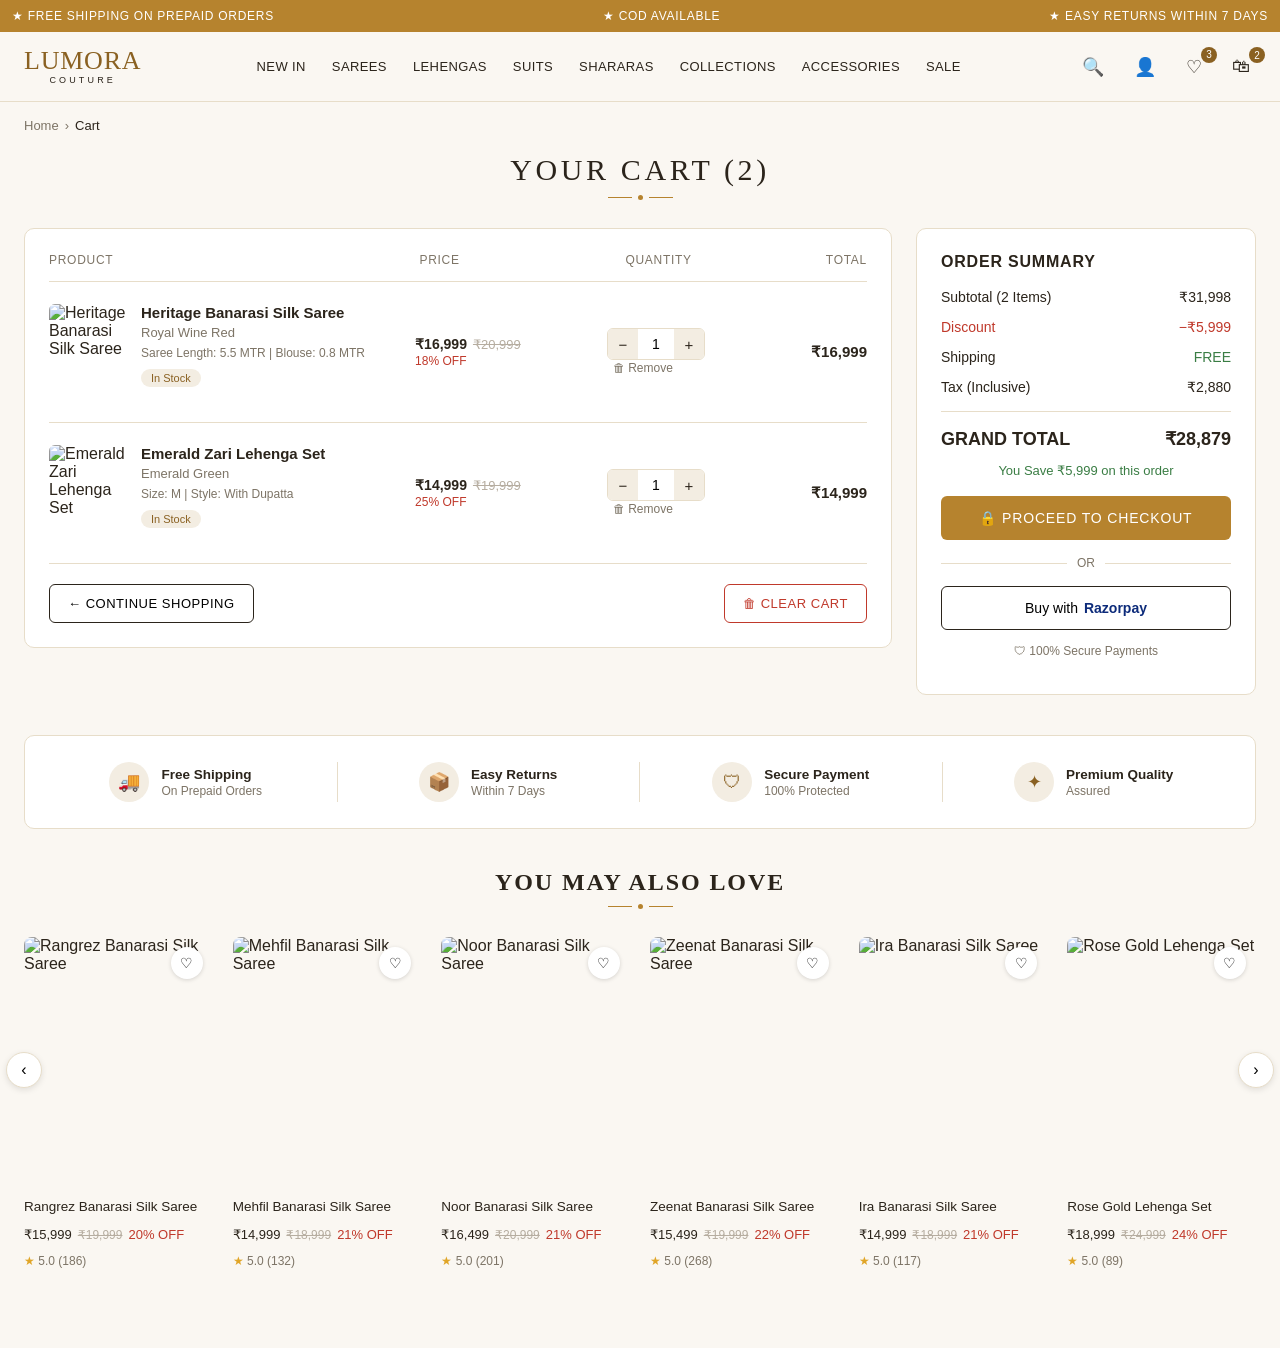
==== cart.html @ d901783d "Latest Update" ====
<!DOCTYPE html>
<html lang="en">
<head>
<meta charset="UTF-8">
<meta name="viewport" content="width=device-width, initial-scale=1.0">
<title>Lumora Couture — Your Cart</title>
<style>
  :root{
    --gold:#b6832e;
    --gold-dark:#8a6122;
    --cream:#faf7f2;
    --cream-2:#f3ede2;
    --ink:#2b241b;
    --muted:#7d7466;
    --line:#e7ddc9;
    --red:#c0392b;
    --green:#3a7d44;
    --radius:10px;
    --maxw:1440px;
  }
  *{box-sizing:border-box;}
  html,body{margin:0;padding:0;overflow-x:hidden;width:100%;}
  body{
    font-family:'Segoe UI',Arial,sans-serif;
    color:var(--ink);
    background:var(--cream);
    -webkit-text-size-adjust:100%;
  }
  img{max-width:100%;display:block;}
  a{text-decoration:none;color:inherit;}
  button{font-family:inherit;cursor:pointer;}

  .announce-bar{
    background:var(--gold);
    color:#fff;
    font-size:12px;
    letter-spacing:.06em;
    padding:9px 12px;
  }
  .announce-track{
    display:flex;
    justify-content:space-between;
    max-width:var(--maxw);
    margin:0 auto;
    flex-wrap:wrap;
    gap:6px 20px;
    text-align:center;
  }
  .announce-track span{white-space:nowrap;}

  header.site-header{
    background:var(--cream);
    border-bottom:1px solid var(--line);
    position:sticky;
    top:0;
    z-index:20;
  }
  .header-inner{
    max-width:var(--maxw);
    margin:0 auto;
    display:flex;
    align-items:center;
    justify-content:space-between;
    padding:16px 24px;
    gap:16px;
  }
  .logo{
    font-family:Georgia,'Times New Roman',serif;
    font-size:26px;
    color:var(--gold-dark);
    letter-spacing:.03em;
    line-height:1;
  }
  .logo small{
    display:block;
    font-family:Arial,sans-serif;
    font-size:9px;
    letter-spacing:.35em;
    color:var(--ink);
    text-align:center;
    margin-top:2px;
  }
  nav.main-nav{
    display:flex;
    gap:26px;
    font-size:13px;
    letter-spacing:.03em;
    flex-wrap:wrap;
  }
  .header-icons{
    display:flex;
    align-items:center;
    gap:18px;
    flex-shrink:0;
  }
  .icon-btn{
    position:relative;
    font-size:18px;
    background:none;
    border:none;
    color:var(--ink);
  }
  .badge{
    position:absolute;
    top:-8px;
    right:-9px;
    background:var(--gold-dark);
    color:#fff;
    font-size:10px;
    width:16px;height:16px;
    border-radius:50%;
    display:flex;
    align-items:center;
    justify-content:center;
  }
  .hamburger{display:none;background:none;border:none;font-size:22px;color:var(--ink);}

  .breadcrumb{
    max-width:var(--maxw);
    margin:0 auto;
    padding:16px 24px 0;
    font-size:13px;
    color:var(--muted);
  }
  .breadcrumb a{color:var(--muted);}
  .breadcrumb .sep{margin:0 6px;}
  .breadcrumb .current{color:var(--ink);}

  h1.page-title{
    text-align:center;
    font-family:Georgia,'Times New Roman',serif;
    font-weight:400;
    letter-spacing:.12em;
    font-size:30px;
    margin:20px 0 8px;
  }
  .title-divider{
    display:flex;
    justify-content:center;
    align-items:center;
    gap:6px;
    margin-bottom:28px;
  }
  .title-divider span{width:24px;height:1px;background:var(--gold);display:inline-block;}
  .title-divider i{width:5px;height:5px;border-radius:50%;background:var(--gold);display:inline-block;}

  .cart-layout{
    max-width:var(--maxw);
    margin:0 auto;
    padding:0 24px 40px;
    display:grid;
    grid-template-columns:1fr 340px;
    gap:24px;
    align-items:start;
  }

  .cart-panel{
    background:#fff;
    border:1px solid var(--line);
    border-radius:var(--radius);
    padding:24px;
  }
  .cart-table-head{
    display:grid;
    grid-template-columns:2.4fr 1fr 1.1fr .8fr;
    font-size:12px;
    letter-spacing:.06em;
    color:var(--muted);
    padding-bottom:14px;
    border-bottom:1px solid var(--line);
  }
  .cart-table-head span:nth-child(2){text-align:left;}
  .cart-table-head span:nth-child(3){text-align:center;}
  .cart-table-head span:nth-child(4){text-align:right;}

  .cart-item{
    display:grid;
    grid-template-columns:2.4fr 1fr 1.1fr .8fr;
    align-items:center;
    gap:12px;
    padding:22px 0;
    border-bottom:1px solid var(--line);
  }
  .cart-item:last-of-type{border-bottom:none;}

  .item-info{display:flex;gap:14px;align-items:flex-start;}
  .item-info img{
    width:78px;height:96px;object-fit:cover;border-radius:6px;flex-shrink:0;
  }
  .item-name{font-size:15px;font-weight:600;margin:0 0 4px;}
  .item-variant{font-size:13px;color:var(--muted);margin:0 0 6px;}
  .item-meta{font-size:12px;color:var(--muted);margin:0 0 8px;}
  .stock-pill{
    display:inline-block;
    font-size:11px;
    background:var(--cream-2);
    color:var(--gold-dark);
    padding:3px 10px;
    border-radius:20px;
  }

  .price-cell{font-size:14px;}
  .price-now{font-weight:600;}
  .price-old{
    color:#b6ada0;
    text-decoration:line-through;
    font-size:13px;
    margin-left:6px;
  }
  .price-off{color:var(--red);font-size:12px;display:block;margin-top:2px;}

  .qty-cell{display:flex;flex-direction:column;align-items:center;gap:8px;}
  .qty-control{
    display:flex;
    align-items:center;
    border:1px solid var(--line);
    border-radius:6px;
    overflow:hidden;
  }
  .qty-control button{
    background:var(--cream-2);
    border:none;
    width:30px;height:30px;
    font-size:15px;
    color:var(--ink);
  }
  .qty-control input{
    width:36px;
    text-align:center;
    border:none;
    font-size:14px;
    -moz-appearance:textfield;
  }
  .qty-control input::-webkit-outer-spin-button,
  .qty-control input::-webkit-inner-spin-button{-webkit-appearance:none;margin:0;}
  .remove-link{
    font-size:12px;
    color:var(--muted);
    display:flex;
    align-items:center;
    gap:4px;
    background:none;
    border:none;
  }
  .remove-link:hover{color:var(--red);}

  .total-cell{text-align:right;font-weight:600;font-size:15px;}

  .cart-actions{
    display:flex;
    justify-content:space-between;
    align-items:center;
    padding-top:20px;
    flex-wrap:wrap;
    gap:12px;
  }
  .btn-outline{
    background:none;
    border:1px solid var(--ink);
    padding:11px 18px;
    font-size:13px;
    letter-spacing:.04em;
    border-radius:6px;
    display:flex;align-items:center;gap:8px;
  }
  .btn-outline.danger{border-color:var(--red);color:var(--red);}

  .summary-panel{
    background:#fff;
    border:1px solid var(--line);
    border-radius:var(--radius);
    padding:24px;
    position:sticky;
    top:90px;
  }
  .summary-title{
    font-size:16px;
    letter-spacing:.05em;
    margin:0 0 18px;
  }
  .summary-row{
    display:flex;
    justify-content:space-between;
    font-size:14px;
    margin-bottom:14px;
    color:var(--ink);
  }
  .summary-row.discount{color:var(--red);}
  .summary-row .free{color:var(--green);}
  .summary-divider{border:none;border-top:1px solid var(--line);margin:16px 0;}
  .grand-total-row{
    display:flex;
    justify-content:space-between;
    align-items:baseline;
    font-size:18px;
    font-weight:700;
    margin-bottom:6px;
  }
  .savings-note{
    color:var(--green);
    font-size:13px;
    text-align:center;
    margin-bottom:18px;
  }
  .btn-gold{
    width:100%;
    background:var(--gold);
    color:#fff;
    border:none;
    padding:14px;
    font-size:14px;
    letter-spacing:.06em;
    border-radius:6px;
    display:flex;align-items:center;justify-content:center;gap:8px;
    margin-bottom:16px;
  }
  .or-divider{
    display:flex;align-items:center;gap:10px;
    color:var(--muted);font-size:12px;
    margin-bottom:16px;
  }
  .or-divider::before,.or-divider::after{content:"";flex:1;height:1px;background:var(--line);}
  .btn-razorpay{
    width:100%;
    background:#fff;
    border:1px solid var(--ink);
    padding:13px;
    font-size:14px;
    border-radius:6px;
    display:flex;align-items:center;justify-content:center;gap:6px;
    margin-bottom:14px;
  }
  .secure-note{
    text-align:center;
    font-size:12px;
    color:var(--muted);
    display:flex;align-items:center;justify-content:center;gap:6px;
  }

  .perks-bar{
    max-width:var(--maxw);
    margin:0 auto 40px;
    padding:0 24px;
  }
  .perks-grid{
    background:#fff;
    border:1px solid var(--line);
    border-radius:var(--radius);
    display:grid;
    grid-template-columns:repeat(4,1fr);
    padding:26px 10px;
  }
  .perk{
    display:flex;
    align-items:center;
    gap:12px;
    justify-content:center;
    padding:0 10px;
    border-right:1px solid var(--line);
    text-align:left;
  }
  .perk:last-child{border-right:none;}
  .perk-icon{
    width:40px;height:40px;
    border-radius:50%;
    background:var(--cream-2);
    display:flex;align-items:center;justify-content:center;
    font-size:18px;
    color:var(--gold-dark);
    flex-shrink:0;
  }
  .perk h4{margin:0 0 2px;font-size:13.5px;}
  .perk p{margin:0;font-size:12px;color:var(--muted);}

  .related-section{
    max-width:var(--maxw);
    margin:0 auto;
    padding:0 24px 60px;
  }
  .related-title{
    text-align:center;
    font-family:Georgia,serif;
    font-size:24px;
    letter-spacing:.08em;
    margin-bottom:8px;
  }
  .related-carousel-wrap{
    position:relative;
    margin-top:28px;
  }
  .related-scroll{
    display:grid;
    grid-auto-flow:column;
    grid-auto-columns:calc((100% - 5*20px)/6);
    gap:20px;
    overflow-x:auto;
    scroll-behavior:smooth;
    padding-bottom:8px;
    scrollbar-width:thin;
  }
  .related-scroll::-webkit-scrollbar{height:6px;}
  .related-scroll::-webkit-scrollbar-thumb{background:var(--line);border-radius:10px;}

  .product-card{position:relative;}
  .product-card img{
    width:100%;
    aspect-ratio:3/4;
    object-fit:cover;
    border-radius:8px;
  }
  .wish-btn{
    position:absolute;
    top:10px;right:10px;
    background:#fff;
    border:none;
    width:32px;height:32px;
    border-radius:50%;
    display:flex;align-items:center;justify-content:center;
    font-size:14px;
    box-shadow:0 1px 4px rgba(0,0,0,.15);
  }
  .product-card h5{
    font-size:13.5px;
    font-weight:500;
    margin:10px 0 4px;
  }
  .product-price{font-size:13px;margin-bottom:4px;}
  .product-price .old{color:#b6ada0;text-decoration:line-through;margin:0 6px;font-size:12px;}
  .product-price .off{color:var(--red);}
  .product-rating{font-size:12px;color:var(--muted);}
  .product-rating .stars{color:#e0a527;}

  .carousel-nav{
    position:absolute;
    top:38%;
    transform:translateY(-50%);
    background:#fff;
    border:1px solid var(--line);
    width:36px;height:36px;
    border-radius:50%;
    display:flex;align-items:center;justify-content:center;
    font-size:16px;
    box-shadow:0 2px 6px rgba(0,0,0,.1);
    z-index:2;
  }
  .carousel-nav.prev{left:-18px;}
  .carousel-nav.next{right:-18px;}

  /* ===== Responsive ===== */
  @media (max-width:1100px){
    nav.main-nav{display:none;}
    .hamburger{display:block;}
    .related-scroll{grid-auto-columns:calc((100% - 3*20px)/4);}
  }

  @media (max-width:900px){
    .cart-layout{grid-template-columns:1fr;}
    .summary-panel{position:static;order:2;}
    .cart-panel{order:1;}
    .related-scroll{grid-auto-columns:calc((100% - 2*16px)/3);}
    .perks-grid{grid-template-columns:repeat(2,1fr);row-gap:20px;}
    .perk{border-right:none;}
    .perk:nth-child(odd){border-right:1px solid var(--line);}
  }

  @media (max-width:640px){
    .header-inner{padding:14px 16px;}
    .logo{font-size:21px;}
    .breadcrumb{padding:14px 16px 0;}
    h1.page-title{font-size:22px;letter-spacing:.08em;}
    .cart-layout{padding:0 16px 28px;gap:16px;}
    .perks-bar,.related-section{padding:0 16px;}

    .cart-panel{padding:16px;}
    .cart-table-head{display:none;}

    .cart-item{
      grid-template-columns:1fr;
      gap:10px;
      padding:18px 0;
    }
    .item-info{width:100%;}
    .item-info img{width:68px;height:86px;}

    .price-cell,.qty-cell,.total-cell{
      display:flex;
      align-items:center;
      justify-content:space-between;
      width:100%;
      font-size:14px;
    }
    .price-cell::before{content:"Price";color:var(--muted);font-size:12px;}
    .qty-cell{flex-direction:row;}
    .qty-cell::before{content:"Quantity";color:var(--muted);font-size:12px;}
    .total-cell{font-size:14px;}
    .total-cell::before{content:"Total";color:var(--muted);font-weight:400;font-size:12px;}
    .qty-cell > div:first-child{display:flex;flex-direction:column;align-items:flex-end;gap:6px;}

    .cart-actions{flex-direction:column;align-items:stretch;}
    .btn-outline{justify-content:center;}

    .perks-grid{grid-template-columns:1fr;padding:18px;}
    .perk{border-right:none !important;justify-content:flex-start;padding:10px 0;border-bottom:1px solid var(--line);}
    .perk:last-child{border-bottom:none;}

    .related-title{font-size:19px;}
    .related-scroll{grid-auto-columns:calc((100% - 16px)/2);gap:12px;}
    .carousel-nav{display:none;}
  }

  @media (max-width:380px){
    .related-scroll{grid-auto-columns:75%;}
  }
</style>
</head>
<body>

<div class="announce-bar">
  <div class="announce-track">
    <span>★ FREE SHIPPING ON PREPAID ORDERS</span>
    <span>★ COD AVAILABLE</span>
    <span>★ EASY RETURNS WITHIN 7 DAYS</span>
  </div>
</div>

<header class="site-header">
  <div class="header-inner">
    <div class="logo">LUMORA<small>COUTURE</small></div>
    <nav class="main-nav">
      <a href="#">NEW IN</a>
      <a href="#">SAREES</a>
      <a href="#">LEHENGAS</a>
      <a href="#">SUITS</a>
      <a href="#">SHARARAS</a>
      <a href="#">COLLECTIONS</a>
      <a href="#">ACCESSORIES</a>
      <a href="#">SALE</a>
    </nav>
    <div class="header-icons">
      <button class="icon-btn" aria-label="Search">🔍</button>
      <button class="icon-btn" aria-label="Account">👤</button>
      <button class="icon-btn" aria-label="Wishlist">♡<span class="badge">3</span></button>
      <button class="icon-btn" aria-label="Cart">🛍<span class="badge">2</span></button>
      <button class="hamburger" aria-label="Menu">☰</button>
    </div>
  </div>
</header>

<div class="breadcrumb">
  <a href="#">Home</a><span class="sep">›</span><span class="current">Cart</span>
</div>

<h1 class="page-title">YOUR CART (2)</h1>
<div class="title-divider"><span></span><i></i><span></span></div>

<div class="cart-layout">

  <section class="cart-panel">
    <div class="cart-table-head">
      <span>PRODUCT</span><span>PRICE</span><span>QUANTITY</span><span>TOTAL</span>
    </div>

    <div class="cart-item" data-price="16999">
      <div class="item-info">
        <img src="https://images.unsplash.com/photo-1610189020235-3fda3a3cb3e8?w=200&h=250&fit=crop" alt="Heritage Banarasi Silk Saree">
        <div>
          <p class="item-name">Heritage Banarasi Silk Saree</p>
          <p class="item-variant">Royal Wine Red</p>
          <p class="item-meta">Saree Length: 5.5 MTR | Blouse: 0.8 MTR</p>
          <span class="stock-pill">In Stock</span>
        </div>
      </div>
      <div class="price-cell">
        <span class="price-now">₹16,999</span><span class="price-old">₹20,999</span>
        <span class="price-off">18% OFF</span>
      </div>
      <div class="qty-cell">
        <div>
          <div class="qty-control">
            <button class="qty-minus">−</button>
            <input type="text" value="1" readonly>
            <button class="qty-plus">+</button>
          </div>
          <button class="remove-link">🗑 Remove</button>
        </div>
      </div>
      <div class="total-cell">₹16,999</div>
    </div>

    <div class="cart-item" data-price="14999">
      <div class="item-info">
        <img src="https://images.unsplash.com/photo-1583391733956-6c78276477e2?w=200&h=250&fit=crop" alt="Emerald Zari Lehenga Set">
        <div>
          <p class="item-name">Emerald Zari Lehenga Set</p>
          <p class="item-variant">Emerald Green</p>
          <p class="item-meta">Size: M | Style: With Dupatta</p>
          <span class="stock-pill">In Stock</span>
        </div>
      </div>
      <div class="price-cell">
        <span class="price-now">₹14,999</span><span class="price-old">₹19,999</span>
        <span class="price-off">25% OFF</span>
      </div>
      <div class="qty-cell">
        <div>
          <div class="qty-control">
            <button class="qty-minus">−</button>
            <input type="text" value="1" readonly>
            <button class="qty-plus">+</button>
          </div>
          <button class="remove-link">🗑 Remove</button>
        </div>
      </div>
      <div class="total-cell">₹14,999</div>
    </div>

    <div class="cart-actions">
      <button class="btn-outline">← CONTINUE SHOPPING</button>
      <button class="btn-outline danger">🗑 CLEAR CART</button>
    </div>
  </section>

  <aside class="summary-panel">
    <h3 class="summary-title">ORDER SUMMARY</h3>
    <div class="summary-row"><span>Subtotal (2 Items)</span><span>₹31,998</span></div>
    <div class="summary-row discount"><span>Discount</span><span>−₹5,999</span></div>
    <div class="summary-row"><span>Shipping</span><span class="free">FREE</span></div>
    <div class="summary-row"><span>Tax (Inclusive)</span><span>₹2,880</span></div>
    <hr class="summary-divider">
    <div class="grand-total-row"><span>GRAND TOTAL</span><span>₹28,879</span></div>
    <p class="savings-note">You Save ₹5,999 on this order</p>
    <button class="btn-gold">🔒 PROCEED TO CHECKOUT</button>
    <div class="or-divider">OR</div>
    <button class="btn-razorpay">Buy with <strong style="color:#0d2b7a">Razorpay</strong></button>
    <p class="secure-note">🛡 100% Secure Payments</p>
  </aside>

</div>

<div class="perks-bar">
  <div class="perks-grid">
    <div class="perk"><div class="perk-icon">🚚</div><div><h4>Free Shipping</h4><p>On Prepaid Orders</p></div></div>
    <div class="perk"><div class="perk-icon">📦</div><div><h4>Easy Returns</h4><p>Within 7 Days</p></div></div>
    <div class="perk"><div class="perk-icon">🛡</div><div><h4>Secure Payment</h4><p>100% Protected</p></div></div>
    <div class="perk"><div class="perk-icon">✦</div><div><h4>Premium Quality</h4><p>Assured</p></div></div>
  </div>
</div>

<section class="related-section">
  <h2 class="related-title">YOU MAY ALSO LOVE</h2>
  <div class="title-divider"><span></span><i></i><span></span></div>

  <div class="related-carousel-wrap">
    <button class="carousel-nav prev" onclick="scrollRel(-1)">‹</button>
    <div class="related-scroll" id="relScroll">
      <div class="product-card">
        <button class="wish-btn">♡</button>
        <img src="https://images.unsplash.com/photo-1610189020235-3fda3a3cb3e8?w=300&h=400&fit=crop" alt="Rangrez Banarasi Silk Saree">
        <h5>Rangrez Banarasi Silk Saree</h5>
        <p class="product-price">₹15,999<span class="old">₹19,999</span><span class="off">20% OFF</span></p>
        <p class="product-rating"><span class="stars">★</span> 5.0 (186)</p>
      </div>
      <div class="product-card">
        <button class="wish-btn">♡</button>
        <img src="https://images.unsplash.com/photo-1583391733956-6c78276477e2?w=300&h=400&fit=crop" alt="Mehfil Banarasi Silk Saree">
        <h5>Mehfil Banarasi Silk Saree</h5>
        <p class="product-price">₹14,999<span class="old">₹18,999</span><span class="off">21% OFF</span></p>
        <p class="product-rating"><span class="stars">★</span> 5.0 (132)</p>
      </div>
      <div class="product-card">
        <button class="wish-btn">♡</button>
        <img src="https://images.unsplash.com/photo-1610189019473-4d24b2b1f01a?w=300&h=400&fit=crop" alt="Noor Banarasi Silk Saree">
        <h5>Noor Banarasi Silk Saree</h5>
        <p class="product-price">₹16,499<span class="old">₹20,999</span><span class="off">21% OFF</span></p>
        <p class="product-rating"><span class="stars">★</span> 5.0 (201)</p>
      </div>
      <div class="product-card">
        <button class="wish-btn">♡</button>
        <img src="https://images.unsplash.com/photo-1610189020684-6a5a0e8d4f0e?w=300&h=400&fit=crop" alt="Zeenat Banarasi Silk Saree">
        <h5>Zeenat Banarasi Silk Saree</h5>
        <p class="product-price">₹15,499<span class="old">₹19,999</span><span class="off">22% OFF</span></p>
        <p class="product-rating"><span class="stars">★</span> 5.0 (268)</p>
      </div>
      <div class="product-card">
        <button class="wish-btn">♡</button>
        <img src="https://images.unsplash.com/photo-1622470953794-aa9c70b0fb9d?w=300&h=400&fit=crop" alt="Ira Banarasi Silk Saree">
        <h5>Ira Banarasi Silk Saree</h5>
        <p class="product-price">₹14,999<span class="old">₹18,999</span><span class="off">21% OFF</span></p>
        <p class="product-rating"><span class="stars">★</span> 5.0 (117)</p>
      </div>
      <div class="product-card">
        <button class="wish-btn">♡</button>
        <img src="https://images.unsplash.com/photo-1610189019787-1a5e29c6f4c1?w=300&h=400&fit=crop" alt="Rose Gold Lehenga Set">
        <h5>Rose Gold Lehenga Set</h5>
        <p class="product-price">₹18,999<span class="old">₹24,999</span><span class="off">24% OFF</span></p>
        <p class="product-rating"><span class="stars">★</span> 5.0 (89)</p>
      </div>
    </div>
    <button class="carousel-nav next" onclick="scrollRel(1)">›</button>
  </div>
</section>

<script>
  function scrollRel(dir){
    const el = document.getElementById('relScroll');
    const cardWidth = el.firstElementChild.getBoundingClientRect().width + 20;
    el.scrollBy({left: dir * cardWidth * 2, behavior:'smooth'});
  }

  function formatINR(n){
    return '₹' + n.toLocaleString('en-IN');
  }

  function recalc(){
    let subtotal = 0;
    document.querySelectorAll('.cart-item').forEach(item=>{
      const price = parseInt(item.dataset.price,10);
      const qty = parseInt(item.querySelector('input').value,10);
      const total = price*qty;
      item.querySelector('.total-cell').lastChild ? null : null;
      item.querySelector('.total-cell').textContent = formatINR(total);
      // re-add pseudo content workaround not needed since ::before is CSS
      subtotal += total;
    });
    document.querySelector('.summary-row span:nth-child(2)').textContent; // no-op
  }

  document.querySelectorAll('.qty-plus').forEach(btn=>{
    btn.addEventListener('click', ()=>{
      const input = btn.previousElementSibling;
      input.value = parseInt(input.value,10)+1;
      updateItemTotal(btn.closest('.cart-item'));
    });
  });
  document.querySelectorAll('.qty-minus').forEach(btn=>{
    btn.addEventListener('click', ()=>{
      const input = btn.nextElementSibling;
      const val = parseInt(input.value,10);
      if(val>1){ input.value = val-1; updateItemTotal(btn.closest('.cart-item')); }
    });
  });

  function updateItemTotal(item){
    const price = parseInt(item.dataset.price,10);
    const qty = parseInt(item.querySelector('input').value,10);
    item.querySelector('.total-cell').textContent = formatINR(price*qty);
  }
</script>

</body>
</html>
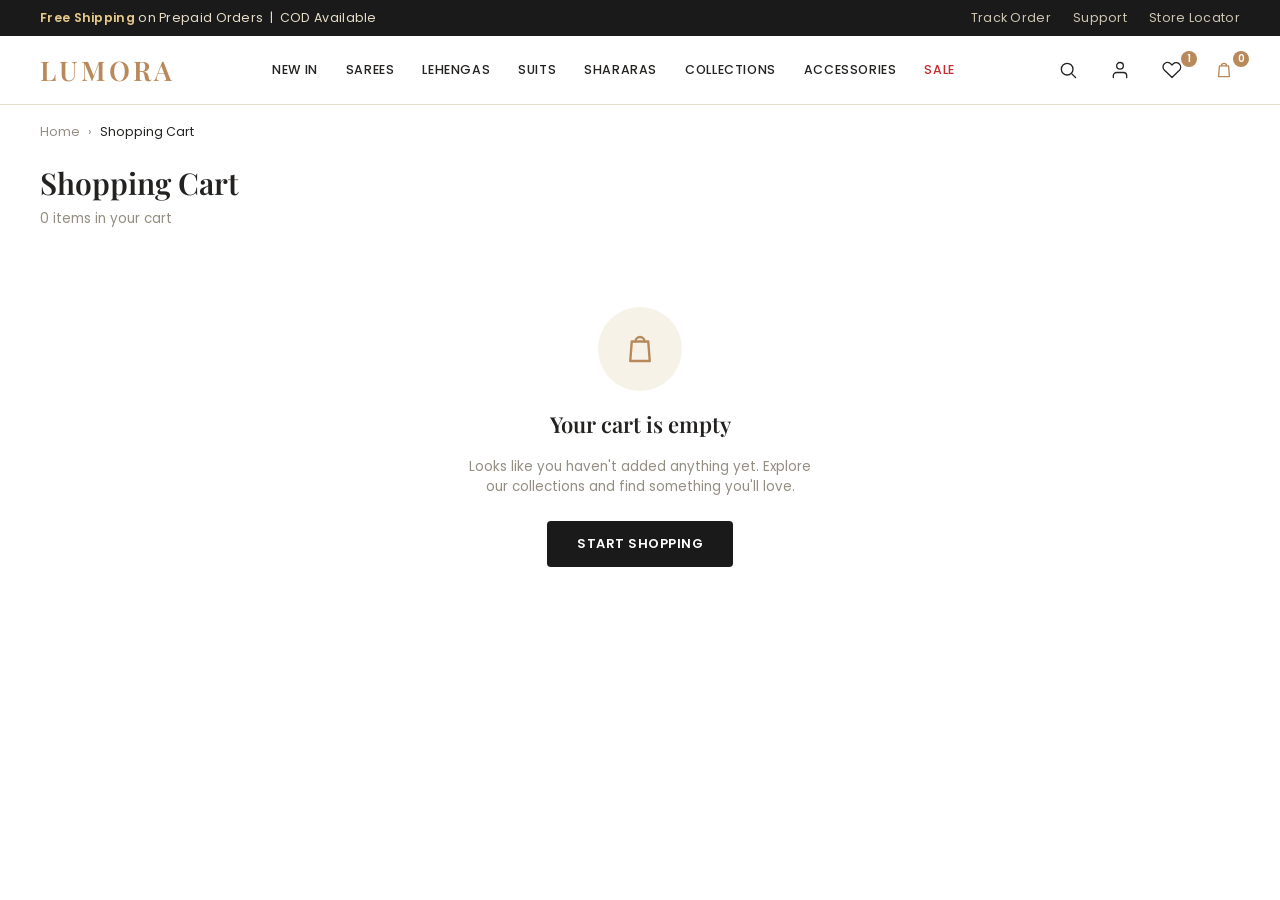
==== commit 7248428f: "Search Function" ====
--- a/cart.html
+++ b/cart.html
@@ -3,749 +3,515 @@
 <head>
 <meta charset="UTF-8">
 <meta name="viewport" content="width=device-width, initial-scale=1.0">
-<title>Lumora Couture — Your Cart</title>
+<title>Shopping Cart | LUMORA</title>
+<link rel="preconnect" href="https://fonts.googleapis.com">
+<link rel="preconnect" href="https://fonts.gstatic.com" crossorigin>
+<link href="https://fonts.googleapis.com/css2?family=Playfair+Display:wght@500;600;700&family=Poppins:wght@300;400;500;600;700&display=swap" rel="stylesheet">
 <style>
   :root{
-    --gold:#b6832e;
-    --gold-dark:#8a6122;
-    --cream:#faf7f2;
-    --cream-2:#f3ede2;
-    --ink:#2b241b;
-    --muted:#7d7466;
-    --line:#e7ddc9;
-    --red:#c0392b;
-    --green:#3a7d44;
-    --radius:10px;
-    --maxw:1440px;
-  }
-  *{box-sizing:border-box;}
-  html,body{margin:0;padding:0;overflow-x:hidden;width:100%;}
+    --gold:#b8895a;
+    --gold-dark:#bd8f43;
+    --gold-soft:#e7c98a;
+    --black:#1a1a1a;
+    --red:#c62b30;
+    --green:#2e7d32;
+    --cream:#f7f2e8;
+    --cream-2:#f0e9d8;
+    --border:#e4ddcd;
+    --text-dark:#242220;
+    --text-gray:#726c62;
+    --text-light:#948e82;
+    --white:#ffffff;
+    --radius-sm:4px;
+    --radius-md:8px;
+    --shadow-card:0 2px 18px rgba(30,20,10,0.06);
+    --maxw:1280px;
+  }
+
+  *,*::before,*::after{ box-sizing:border-box; }
+  html{ scroll-behavior:smooth; overflow-x:hidden; width:100%; }
   body{
-    font-family:'Segoe UI',Arial,sans-serif;
-    color:var(--ink);
-    background:var(--cream);
-    -webkit-text-size-adjust:100%;
-  }
-  img{max-width:100%;display:block;}
-  a{text-decoration:none;color:inherit;}
-  button{font-family:inherit;cursor:pointer;}
-
-  .announce-bar{
-    background:var(--gold);
-    color:#fff;
-    font-size:12px;
-    letter-spacing:.06em;
-    padding:9px 12px;
-  }
-  .announce-track{
-    display:flex;
-    justify-content:space-between;
-    max-width:var(--maxw);
-    margin:0 auto;
-    flex-wrap:wrap;
-    gap:6px 20px;
-    text-align:center;
-  }
-  .announce-track span{white-space:nowrap;}
-
-  header.site-header{
-    background:var(--cream);
-    border-bottom:1px solid var(--line);
-    position:sticky;
-    top:0;
-    z-index:20;
-  }
-  .header-inner{
-    max-width:var(--maxw);
-    margin:0 auto;
-    display:flex;
-    align-items:center;
-    justify-content:space-between;
-    padding:16px 24px;
-    gap:16px;
-  }
-  .logo{
-    font-family:Georgia,'Times New Roman',serif;
-    font-size:26px;
-    color:var(--gold-dark);
-    letter-spacing:.03em;
-    line-height:1;
-  }
-  .logo small{
-    display:block;
-    font-family:Arial,sans-serif;
-    font-size:9px;
-    letter-spacing:.35em;
-    color:var(--ink);
-    text-align:center;
-    margin-top:2px;
-  }
-  nav.main-nav{
-    display:flex;
-    gap:26px;
-    font-size:13px;
-    letter-spacing:.03em;
-    flex-wrap:wrap;
-  }
-  .header-icons{
-    display:flex;
-    align-items:center;
-    gap:18px;
-    flex-shrink:0;
-  }
-  .icon-btn{
-    position:relative;
-    font-size:18px;
-    background:none;
-    border:none;
-    color:var(--ink);
-  }
-  .badge{
-    position:absolute;
-    top:-8px;
-    right:-9px;
-    background:var(--gold-dark);
-    color:#fff;
-    font-size:10px;
-    width:16px;height:16px;
-    border-radius:50%;
-    display:flex;
-    align-items:center;
-    justify-content:center;
-  }
-  .hamburger{display:none;background:none;border:none;font-size:22px;color:var(--ink);}
-
-  .breadcrumb{
-    max-width:var(--maxw);
-    margin:0 auto;
-    padding:16px 24px 0;
-    font-size:13px;
-    color:var(--muted);
-  }
-  .breadcrumb a{color:var(--muted);}
-  .breadcrumb .sep{margin:0 6px;}
-  .breadcrumb .current{color:var(--ink);}
-
-  h1.page-title{
-    text-align:center;
-    font-family:Georgia,'Times New Roman',serif;
-    font-weight:400;
-    letter-spacing:.12em;
-    font-size:30px;
-    margin:20px 0 8px;
-  }
-  .title-divider{
-    display:flex;
-    justify-content:center;
-    align-items:center;
-    gap:6px;
-    margin-bottom:28px;
-  }
-  .title-divider span{width:24px;height:1px;background:var(--gold);display:inline-block;}
-  .title-divider i{width:5px;height:5px;border-radius:50%;background:var(--gold);display:inline-block;}
-
-  .cart-layout{
-    max-width:var(--maxw);
-    margin:0 auto;
-    padding:0 24px 40px;
-    display:grid;
-    grid-template-columns:1fr 340px;
-    gap:24px;
-    align-items:start;
-  }
-
-  .cart-panel{
-    background:#fff;
-    border:1px solid var(--line);
-    border-radius:var(--radius);
-    padding:24px;
-  }
-  .cart-table-head{
-    display:grid;
-    grid-template-columns:2.4fr 1fr 1.1fr .8fr;
-    font-size:12px;
-    letter-spacing:.06em;
-    color:var(--muted);
-    padding-bottom:14px;
-    border-bottom:1px solid var(--line);
-  }
-  .cart-table-head span:nth-child(2){text-align:left;}
-  .cart-table-head span:nth-child(3){text-align:center;}
-  .cart-table-head span:nth-child(4){text-align:right;}
+    margin:0;
+    font-family:'Poppins', sans-serif;
+    color:var(--text-dark);
+    background:var(--white);
+    -webkit-font-smoothing:antialiased;
+    overflow-x:hidden;
+    width:100%;
+  }
+  h1,h2{ font-family:'Playfair Display', serif; margin:0; }
+  p{ margin:0; }
+  a{ text-decoration:none; color:inherit; }
+  button{ font-family:inherit; cursor:pointer; background:none; border:none; color:inherit; }
+  img{ max-width:100%; display:block; }
+  .container{ max-width:var(--maxw); margin:0 auto; padding:0 40px; }
+
+  .icon{ width:18px; height:18px; fill:none; stroke:currentColor; stroke-width:1.6; stroke-linecap:round; stroke-linejoin:round; display:inline-block; vertical-align:middle; }
+  :focus-visible{ outline:2px solid var(--gold); outline-offset:2px; }
+
+  /* ---------- Announcement bar ---------- */
+  .announcement-bar{
+    background:var(--black); color:#e9dfca; font-size:12.5px; letter-spacing:.3px;
+    display:flex; align-items:center; justify-content:space-between; padding:9px 40px; gap:16px;
+  }
+  .announcement-bar .announce-msg strong{ color:var(--gold-soft); font-weight:600; }
+  .announcement-links{ display:flex; gap:22px; flex-shrink:0; }
+  .announcement-links a{ color:#cfc7b3; transition:color .2s; }
+  .announcement-links a:hover{ color:var(--white); }
+
+  /* ---------- Header ---------- */
+  .site-header{ position:sticky; top:0; z-index:50; background:var(--white); border-bottom:1px solid var(--border); }
+  .header-inner{ max-width:var(--maxw); margin:0 auto; padding:16px 40px; display:flex; align-items:center; justify-content:space-between; gap:24px; }
+  .logo{ font-family:'Playfair Display', serif; font-size:27px; font-weight:600; letter-spacing:3px; color:var(--gold); flex-shrink:0; }
+  .main-nav{ display:flex; gap:28px; }
+  .main-nav a{ font-size:12.5px; font-weight:500; letter-spacing:.6px; text-transform:uppercase; color:var(--text-dark); white-space:nowrap; position:relative; padding:4px 0; transition:color .2s; }
+  .main-nav a::after{ content:""; position:absolute; left:0; right:0; bottom:-2px; height:1px; background:var(--gold); transform:scaleX(0); transition:transform .25s ease; }
+  .main-nav a:hover{ color:var(--gold); }
+  .main-nav a:hover::after{ transform:scaleX(1); }
+  .main-nav a.sale{ color:var(--red); }
+  .main-nav a.sale::after{ background:var(--red); }
+
+  .header-icons{ display:flex; align-items:center; gap:20px; flex-shrink:0; }
+  .icon-btn{ position:relative; display:flex; align-items:center; justify-content:center; color:var(--text-dark); transition:color .2s; }
+  .icon-btn:hover{ color:var(--gold); }
+  .icon-btn .icon{ width:20px; height:20px; }
+  .icon-btn.current{ color:var(--gold); }
+  .icon-btn .badge{
+    position:absolute; top:-8px; right:-9px; background:var(--gold); color:#fff; font-size:10px; font-weight:600;
+    width:16px; height:16px; border-radius:50%; display:flex; align-items:center; justify-content:center;
+  }
+  .hamburger{ display:none; }
+
+  /* ---------- Breadcrumb + heading ---------- */
+  .breadcrumb{ max-width:var(--maxw); margin:0 auto; padding:18px 40px 0; display:flex; align-items:center; gap:8px; font-size:12.5px; color:var(--text-light); }
+  .breadcrumb a:hover{ color:var(--gold); }
+  .breadcrumb .current{ color:var(--text-dark); }
+  .page-heading{ padding:22px 40px 8px; }
+  .page-heading h1{ font-size:30px; font-weight:600; }
+  .page-heading p{ font-size:13.5px; color:var(--text-light); margin-top:6px; }
+
+  /* ---------- Cart layout ---------- */
+  .cart-section{ display:flex; gap:48px; align-items:flex-start; padding:12px 40px 64px; }
+  .cart-items{ flex:1 1 66%; min-width:0; display:flex; flex-direction:column; gap:16px; }
 
   .cart-item{
-    display:grid;
-    grid-template-columns:2.4fr 1fr 1.1fr .8fr;
-    align-items:center;
-    gap:12px;
-    padding:22px 0;
-    border-bottom:1px solid var(--line);
-  }
-  .cart-item:last-of-type{border-bottom:none;}
-
-  .item-info{display:flex;gap:14px;align-items:flex-start;}
-  .item-info img{
-    width:78px;height:96px;object-fit:cover;border-radius:6px;flex-shrink:0;
-  }
-  .item-name{font-size:15px;font-weight:600;margin:0 0 4px;}
-  .item-variant{font-size:13px;color:var(--muted);margin:0 0 6px;}
-  .item-meta{font-size:12px;color:var(--muted);margin:0 0 8px;}
-  .stock-pill{
-    display:inline-block;
-    font-size:11px;
-    background:var(--cream-2);
-    color:var(--gold-dark);
-    padding:3px 10px;
-    border-radius:20px;
-  }
-
-  .price-cell{font-size:14px;}
-  .price-now{font-weight:600;}
-  .price-old{
-    color:#b6ada0;
-    text-decoration:line-through;
-    font-size:13px;
-    margin-left:6px;
-  }
-  .price-off{color:var(--red);font-size:12px;display:block;margin-top:2px;}
-
-  .qty-cell{display:flex;flex-direction:column;align-items:center;gap:8px;}
-  .qty-control{
-    display:flex;
-    align-items:center;
-    border:1px solid var(--line);
-    border-radius:6px;
-    overflow:hidden;
-  }
-  .qty-control button{
-    background:var(--cream-2);
-    border:none;
-    width:30px;height:30px;
-    font-size:15px;
-    color:var(--ink);
-  }
-  .qty-control input{
-    width:36px;
-    text-align:center;
-    border:none;
-    font-size:14px;
-    -moz-appearance:textfield;
-  }
-  .qty-control input::-webkit-outer-spin-button,
-  .qty-control input::-webkit-inner-spin-button{-webkit-appearance:none;margin:0;}
-  .remove-link{
-    font-size:12px;
-    color:var(--muted);
-    display:flex;
-    align-items:center;
-    gap:4px;
-    background:none;
-    border:none;
-  }
-  .remove-link:hover{color:var(--red);}
-
-  .total-cell{text-align:right;font-weight:600;font-size:15px;}
-
-  .cart-actions{
-    display:flex;
-    justify-content:space-between;
-    align-items:center;
-    padding-top:20px;
-    flex-wrap:wrap;
-    gap:12px;
-  }
-  .btn-outline{
-    background:none;
-    border:1px solid var(--ink);
-    padding:11px 18px;
-    font-size:13px;
-    letter-spacing:.04em;
-    border-radius:6px;
-    display:flex;align-items:center;gap:8px;
-  }
-  .btn-outline.danger{border-color:var(--red);color:var(--red);}
-
-  .summary-panel{
-    background:#fff;
-    border:1px solid var(--line);
-    border-radius:var(--radius);
-    padding:24px;
-    position:sticky;
-    top:90px;
-  }
-  .summary-title{
-    font-size:16px;
-    letter-spacing:.05em;
-    margin:0 0 18px;
-  }
-  .summary-row{
-    display:flex;
-    justify-content:space-between;
-    font-size:14px;
-    margin-bottom:14px;
-    color:var(--ink);
-  }
-  .summary-row.discount{color:var(--red);}
-  .summary-row .free{color:var(--green);}
-  .summary-divider{border:none;border-top:1px solid var(--line);margin:16px 0;}
-  .grand-total-row{
-    display:flex;
-    justify-content:space-between;
-    align-items:baseline;
-    font-size:18px;
-    font-weight:700;
-    margin-bottom:6px;
-  }
-  .savings-note{
-    color:var(--green);
-    font-size:13px;
-    text-align:center;
-    margin-bottom:18px;
-  }
-  .btn-gold{
-    width:100%;
-    background:var(--gold);
-    color:#fff;
-    border:none;
-    padding:14px;
-    font-size:14px;
-    letter-spacing:.06em;
-    border-radius:6px;
-    display:flex;align-items:center;justify-content:center;gap:8px;
-    margin-bottom:16px;
-  }
-  .or-divider{
-    display:flex;align-items:center;gap:10px;
-    color:var(--muted);font-size:12px;
-    margin-bottom:16px;
-  }
-  .or-divider::before,.or-divider::after{content:"";flex:1;height:1px;background:var(--line);}
-  .btn-razorpay{
-    width:100%;
-    background:#fff;
-    border:1px solid var(--ink);
-    padding:13px;
-    font-size:14px;
-    border-radius:6px;
-    display:flex;align-items:center;justify-content:center;gap:6px;
-    margin-bottom:14px;
-  }
-  .secure-note{
-    text-align:center;
-    font-size:12px;
-    color:var(--muted);
-    display:flex;align-items:center;justify-content:center;gap:6px;
-  }
-
-  .perks-bar{
-    max-width:var(--maxw);
-    margin:0 auto 40px;
-    padding:0 24px;
-  }
-  .perks-grid{
-    background:#fff;
-    border:1px solid var(--line);
-    border-radius:var(--radius);
-    display:grid;
-    grid-template-columns:repeat(4,1fr);
-    padding:26px 10px;
-  }
-  .perk{
-    display:flex;
-    align-items:center;
-    gap:12px;
-    justify-content:center;
-    padding:0 10px;
-    border-right:1px solid var(--line);
-    text-align:left;
-  }
-  .perk:last-child{border-right:none;}
-  .perk-icon{
-    width:40px;height:40px;
-    border-radius:50%;
-    background:var(--cream-2);
-    display:flex;align-items:center;justify-content:center;
-    font-size:18px;
-    color:var(--gold-dark);
-    flex-shrink:0;
-  }
-  .perk h4{margin:0 0 2px;font-size:13.5px;}
-  .perk p{margin:0;font-size:12px;color:var(--muted);}
-
-  .related-section{
-    max-width:var(--maxw);
-    margin:0 auto;
-    padding:0 24px 60px;
-  }
-  .related-title{
-    text-align:center;
-    font-family:Georgia,serif;
-    font-size:24px;
-    letter-spacing:.08em;
-    margin-bottom:8px;
-  }
-  .related-carousel-wrap{
-    position:relative;
-    margin-top:28px;
-  }
-  .related-scroll{
-    display:grid;
-    grid-auto-flow:column;
-    grid-auto-columns:calc((100% - 5*20px)/6);
-    gap:20px;
-    overflow-x:auto;
-    scroll-behavior:smooth;
-    padding-bottom:8px;
-    scrollbar-width:thin;
-  }
-  .related-scroll::-webkit-scrollbar{height:6px;}
-  .related-scroll::-webkit-scrollbar-thumb{background:var(--line);border-radius:10px;}
-
-  .product-card{position:relative;}
-  .product-card img{
-    width:100%;
-    aspect-ratio:3/4;
-    object-fit:cover;
-    border-radius:8px;
-  }
-  .wish-btn{
-    position:absolute;
-    top:10px;right:10px;
-    background:#fff;
-    border:none;
-    width:32px;height:32px;
-    border-radius:50%;
-    display:flex;align-items:center;justify-content:center;
-    font-size:14px;
-    box-shadow:0 1px 4px rgba(0,0,0,.15);
-  }
-  .product-card h5{
-    font-size:13.5px;
-    font-weight:500;
-    margin:10px 0 4px;
-  }
-  .product-price{font-size:13px;margin-bottom:4px;}
-  .product-price .old{color:#b6ada0;text-decoration:line-through;margin:0 6px;font-size:12px;}
-  .product-price .off{color:var(--red);}
-  .product-rating{font-size:12px;color:var(--muted);}
-  .product-rating .stars{color:#e0a527;}
-
-  .carousel-nav{
-    position:absolute;
-    top:38%;
-    transform:translateY(-50%);
-    background:#fff;
-    border:1px solid var(--line);
-    width:36px;height:36px;
-    border-radius:50%;
-    display:flex;align-items:center;justify-content:center;
-    font-size:16px;
-    box-shadow:0 2px 6px rgba(0,0,0,.1);
-    z-index:2;
-  }
-  .carousel-nav.prev{left:-18px;}
-  .carousel-nav.next{right:-18px;}
-
-  /* ===== Responsive ===== */
-  @media (max-width:1100px){
-    nav.main-nav{display:none;}
-    .hamburger{display:block;}
-    .related-scroll{grid-auto-columns:calc((100% - 3*20px)/4);}
-  }
-
-  @media (max-width:900px){
-    .cart-layout{grid-template-columns:1fr;}
-    .summary-panel{position:static;order:2;}
-    .cart-panel{order:1;}
-    .related-scroll{grid-auto-columns:calc((100% - 2*16px)/3);}
-    .perks-grid{grid-template-columns:repeat(2,1fr);row-gap:20px;}
-    .perk{border-right:none;}
-    .perk:nth-child(odd){border-right:1px solid var(--line);}
-  }
-
-  @media (max-width:640px){
-    .header-inner{padding:14px 16px;}
-    .logo{font-size:21px;}
-    .breadcrumb{padding:14px 16px 0;}
-    h1.page-title{font-size:22px;letter-spacing:.08em;}
-    .cart-layout{padding:0 16px 28px;gap:16px;}
-    .perks-bar,.related-section{padding:0 16px;}
-
-    .cart-panel{padding:16px;}
-    .cart-table-head{display:none;}
-
-    .cart-item{
-      grid-template-columns:1fr;
-      gap:10px;
-      padding:18px 0;
-    }
-    .item-info{width:100%;}
-    .item-info img{width:68px;height:86px;}
-
-    .price-cell,.qty-cell,.total-cell{
-      display:flex;
-      align-items:center;
-      justify-content:space-between;
-      width:100%;
-      font-size:14px;
-    }
-    .price-cell::before{content:"Price";color:var(--muted);font-size:12px;}
-    .qty-cell{flex-direction:row;}
-    .qty-cell::before{content:"Quantity";color:var(--muted);font-size:12px;}
-    .total-cell{font-size:14px;}
-    .total-cell::before{content:"Total";color:var(--muted);font-weight:400;font-size:12px;}
-    .qty-cell > div:first-child{display:flex;flex-direction:column;align-items:flex-end;gap:6px;}
-
-    .cart-actions{flex-direction:column;align-items:stretch;}
-    .btn-outline{justify-content:center;}
-
-    .perks-grid{grid-template-columns:1fr;padding:18px;}
-    .perk{border-right:none !important;justify-content:flex-start;padding:10px 0;border-bottom:1px solid var(--line);}
-    .perk:last-child{border-bottom:none;}
-
-    .related-title{font-size:19px;}
-    .related-scroll{grid-auto-columns:calc((100% - 16px)/2);gap:12px;}
-    .carousel-nav{display:none;}
-  }
-
-  @media (max-width:380px){
-    .related-scroll{grid-auto-columns:75%;}
+    display:flex; gap:20px; padding:20px; border:1px solid var(--border); border-radius:var(--radius-md);
+    align-items:flex-start;
+  }
+  .cart-item-image{ width:110px; height:130px; flex-shrink:0; border-radius:var(--radius-sm); overflow:hidden; background:var(--cream); }
+  .cart-item-image img{ width:100%; height:100%; object-fit:cover; }
+  .cart-item-body{ flex:1; min-width:0; display:flex; flex-direction:column; gap:8px; }
+  .cart-item-top{ display:flex; justify-content:space-between; gap:12px; }
+  .cart-item-tag{ font-size:11px; font-weight:600; letter-spacing:1px; text-transform:uppercase; color:var(--gold); }
+  .cart-item-name{ font-size:16px; font-weight:600; margin-top:4px; color:var(--text-dark); cursor:pointer; }
+  .cart-item-name:hover{ color:var(--gold); }
+  .cart-item-meta{ font-size:12.5px; color:var(--text-gray); display:flex; align-items:center; gap:8px; margin-top:2px; }
+  .cart-item-meta .swatch-dot{ width:12px; height:12px; border-radius:50%; display:inline-block; border:1px solid rgba(0,0,0,.15); }
+  .remove-btn{ display:flex; align-items:center; gap:6px; font-size:12.5px; color:var(--text-light); transition:color .2s; flex-shrink:0; }
+  .remove-btn:hover{ color:var(--red); }
+  .remove-btn .icon{ width:15px; height:15px; }
+
+  .cart-item-bottom{ display:flex; align-items:center; justify-content:space-between; margin-top:auto; flex-wrap:wrap; gap:12px; }
+  .qty-stepper{ display:flex; align-items:center; border:1px solid var(--border); border-radius:var(--radius-sm); overflow:hidden; }
+  .qty-stepper button{ width:30px; height:30px; display:flex; align-items:center; justify-content:center; transition:background .2s; }
+  .qty-stepper button:hover:not(:disabled){ background:var(--cream); }
+  .qty-stepper button:disabled{ color:var(--text-light); cursor:not-allowed; }
+  .qty-stepper span{ width:32px; text-align:center; font-weight:600; font-size:13.5px; }
+  .cart-item-price{ text-align:right; }
+  .cart-item-price .current{ font-size:15px; font-weight:600; }
+  .cart-item-price .original{ font-size:12px; color:var(--text-light); text-decoration:line-through; margin-left:6px; }
+  .cart-item-price .off{ font-size:11.5px; color:var(--red); font-weight:600; display:block; margin-top:2px; }
+
+  /* ---------- Order summary ---------- */
+  .order-summary{
+    flex:1 1 34%; position:sticky; top:96px; border:1px solid var(--border); border-radius:var(--radius-md);
+    padding:26px; box-shadow:var(--shadow-card);
+  }
+  .order-summary h2{ font-size:19px; font-weight:600; }
+  .summary-row{ display:flex; justify-content:space-between; font-size:13.5px; color:var(--text-gray); margin-top:16px; }
+  .summary-row span:last-child{ color:var(--text-dark); font-weight:500; }
+  .summary-row.discount span:last-child{ color:var(--green); }
+  .summary-divider{ height:1px; background:var(--border); margin:18px 0; }
+  .summary-total{ display:flex; justify-content:space-between; font-size:17px; font-weight:600; }
+  .summary-total span:last-child{ color:var(--text-dark); }
+  .tax-note{ font-size:11.5px; color:var(--text-light); margin-top:6px; }
+
+  .promo-row{ display:flex; gap:8px; margin-top:20px; }
+  .promo-row input{
+    flex:1; border:1px solid var(--border); border-radius:var(--radius-sm); padding:11px 12px; font-size:13px;
+    font-family:inherit; color:var(--text-dark);
+  }
+  .promo-row input:focus{ outline:none; border-color:var(--gold); }
+  .promo-row button{ padding:0 18px; border:1px solid var(--text-dark); border-radius:var(--radius-sm); font-size:12px; font-weight:600; letter-spacing:.4px; text-transform:uppercase; transition:background .2s, color .2s; }
+  .promo-row button:hover{ background:var(--black); color:#fff; }
+
+  .prepaid-note{
+    margin-top:18px; display:flex; align-items:flex-start; gap:10px; background:var(--cream); border:1px solid var(--border);
+    border-radius:var(--radius-sm); padding:12px 14px; font-size:12.5px; color:var(--text-dark);
+  }
+  .prepaid-note .icon{ color:var(--gold); flex-shrink:0; margin-top:1px; }
+
+  .checkout-btn{
+    width:100%; margin-top:22px; padding:15px 20px; background:var(--gold-dark); color:#fff; border-radius:var(--radius-sm);
+    font-size:13.5px; font-weight:600; letter-spacing:.5px; text-transform:uppercase; display:flex; align-items:center; justify-content:center; gap:9px;
+    transition:opacity .2s, transform .1s;
+  }
+  .checkout-btn:hover{ opacity:.9; }
+  .checkout-btn:active{ transform:scale(.98); }
+
+  .continue-shopping{ display:flex; align-items:center; justify-content:center; gap:7px; margin-top:16px; font-size:13px; color:var(--text-gray); transition:color .2s; }
+  .continue-shopping:hover{ color:var(--gold); }
+
+  .trust-mini{ display:flex; flex-direction:column; gap:10px; margin-top:22px; padding-top:20px; border-top:1px dashed var(--border); }
+  .trust-mini-item{ display:flex; align-items:center; gap:9px; font-size:12px; color:var(--text-gray); }
+  .trust-mini-item .icon{ color:var(--gold); width:16px; height:16px; flex-shrink:0; }
+
+  /* ---------- Empty cart ---------- */
+  .empty-cart{ display:none; flex-direction:column; align-items:center; text-align:center; padding:70px 20px 90px; gap:18px; }
+  .empty-cart .icon-wrap{
+    width:84px; height:84px; border-radius:50%; background:var(--cream); display:flex; align-items:center; justify-content:center;
+  }
+  .empty-cart .icon-wrap .icon{ width:36px; height:36px; color:var(--gold); }
+  .empty-cart h2{ font-size:22px; font-weight:600; }
+  .empty-cart p{ font-size:13.5px; color:var(--text-light); max-width:360px; }
+  .empty-cart .shop-now-btn{
+    margin-top:6px; padding:13px 30px; background:var(--black); color:#fff; border-radius:var(--radius-sm);
+    font-size:13px; font-weight:600; letter-spacing:.5px; text-transform:uppercase; transition:opacity .2s;
+  }
+  .empty-cart .shop-now-btn:hover{ opacity:.88; }
+
+  /* ---------- Toast ---------- */
+  .toast{
+    position:fixed; left:50%; bottom:32px; transform:translateX(-50%) translateY(20px);
+    background:var(--black); color:#fff; padding:13px 22px; border-radius:6px; font-size:13.5px;
+    opacity:0; pointer-events:none; transition:opacity .25s, transform .25s; z-index:200;
+    display:flex; align-items:center; gap:10px; white-space:nowrap;
+  }
+  .toast.show{ opacity:1; transform:translateX(-50%) translateY(0); }
+  .toast .icon{ color:var(--gold-soft); width:16px; height:16px; }
+
+  /* ---------- Responsive ---------- */
+  @media (max-width:1024px){
+    .cart-section{ flex-direction:column; }
+    .order-summary{ position:static; width:100%; }
+  }
+  @media (max-width:760px){
+    .container, .header-inner, .breadcrumb, .page-heading, .cart-section{ padding-left:20px; padding-right:20px; }
+    .announcement-bar{ flex-direction:column; gap:4px; padding:8px 20px; text-align:center; }
+    .announcement-bar p{ font-size:11.5px; }
+    .header-inner{ gap:10px; padding-top:13px; padding-bottom:13px; }
+    .logo{ font-size:20px; letter-spacing:1.6px; }
+    .main-nav{ position:absolute; top:100%; left:0; right:0; background:#fff; flex-direction:column; gap:0;
+      border-bottom:1px solid var(--border); box-shadow:0 8px 16px rgba(0,0,0,.06); max-height:0; overflow:hidden; transition:max-height .3s ease; }
+    .main-nav.open{ max-height:400px; }
+    .main-nav a{ padding:14px 20px; border-bottom:1px solid var(--border); width:100%; }
+    .hamburger{ display:flex; }
+    .cart-item{ flex-direction:column; }
+    .cart-item-image{ width:100%; height:200px; }
+    .cart-item-bottom{ width:100%; }
+    .page-heading h1{ font-size:24px; }
   }
 </style>
 </head>
 <body>
 
-<div class="announce-bar">
-  <div class="announce-track">
-    <span>★ FREE SHIPPING ON PREPAID ORDERS</span>
-    <span>★ COD AVAILABLE</span>
-    <span>★ EASY RETURNS WITHIN 7 DAYS</span>
+<!-- ================= Announcement bar ================= -->
+<div class="announcement-bar">
+  <p class="announce-msg"><strong>Free Shipping</strong> on Prepaid Orders&nbsp; | &nbsp;COD Available</p>
+  <div class="announcement-links">
+    <a href="#">Track Order</a>
+    <a href="#">Support</a>
+    <a href="#">Store Locator</a>
   </div>
 </div>
 
+<!-- ================= Header ================= -->
 <header class="site-header">
   <div class="header-inner">
-    <div class="logo">LUMORA<small>COUTURE</small></div>
-    <nav class="main-nav">
-      <a href="#">NEW IN</a>
-      <a href="#">SAREES</a>
-      <a href="#">LEHENGAS</a>
-      <a href="#">SUITS</a>
-      <a href="#">SHARARAS</a>
-      <a href="#">COLLECTIONS</a>
-      <a href="#">ACCESSORIES</a>
-      <a href="#">SALE</a>
+    <a href="index.html" class="logo">LUMORA</a>
+
+    <button class="hamburger icon-btn" id="hamburgerBtn" aria-label="Toggle menu">
+      <span data-icon="menu" class="icon"></span>
+    </button>
+
+    <nav class="main-nav" id="mainNav">
+      <a href="#">New In</a>
+      <a href="#">Sarees</a>
+      <a href="#">Lehengas</a>
+      <a href="#">Suits</a>
+      <a href="#">Shararas</a>
+      <a href="#">Collections</a>
+      <a href="#">Accessories</a>
+      <a href="#" class="sale">Sale</a>
     </nav>
+
     <div class="header-icons">
-      <button class="icon-btn" aria-label="Search">🔍</button>
-      <button class="icon-btn" aria-label="Account">👤</button>
-      <button class="icon-btn" aria-label="Wishlist">♡<span class="badge">3</span></button>
-      <button class="icon-btn" aria-label="Cart">🛍<span class="badge">2</span></button>
-      <button class="hamburger" aria-label="Menu">☰</button>
+      <button class="icon-btn" aria-label="Search"><span data-icon="search" class="icon"></span></button>
+      <button class="icon-btn" aria-label="Account"><span data-icon="user" class="icon"></span></button>
+      <button class="icon-btn" id="headerWishlistBtn" aria-label="Wishlist">
+        <span data-icon="heart" class="icon"></span>
+        <span class="badge" id="wishlistCount">1</span>
+      </button>
+      <button class="icon-btn current" id="headerCartBtn" aria-label="Cart">
+        <span data-icon="bag" class="icon"></span>
+        <span class="badge" id="cartCount">0</span>
+      </button>
     </div>
   </div>
 </header>
 
-<div class="breadcrumb">
-  <a href="#">Home</a><span class="sep">›</span><span class="current">Cart</span>
+<!-- ================= Breadcrumb ================= -->
+<nav class="breadcrumb" aria-label="Breadcrumb">
+  <a href="index.html">Home</a>
+  <span>›</span>
+  <span class="current">Shopping Cart</span>
+</nav>
+
+<div class="page-heading">
+  <h1>Shopping Cart</h1>
+  <p id="itemCountLabel">0 items in your cart</p>
 </div>
 
-<h1 class="page-title">YOUR CART (2)</h1>
-<div class="title-divider"><span></span><i></i><span></span></div>
-
-<div class="cart-layout">
-
-  <section class="cart-panel">
-    <div class="cart-table-head">
-      <span>PRODUCT</span><span>PRICE</span><span>QUANTITY</span><span>TOTAL</span>
-    </div>
-
-    <div class="cart-item" data-price="16999">
-      <div class="item-info">
-        <img src="https://images.unsplash.com/photo-1610189020235-3fda3a3cb3e8?w=200&h=250&fit=crop" alt="Heritage Banarasi Silk Saree">
-        <div>
-          <p class="item-name">Heritage Banarasi Silk Saree</p>
-          <p class="item-variant">Royal Wine Red</p>
-          <p class="item-meta">Saree Length: 5.5 MTR | Blouse: 0.8 MTR</p>
-          <span class="stock-pill">In Stock</span>
-        </div>
+<main>
+  <!-- ================= Cart with items ================= -->
+  <section class="cart-section container" id="cartSection">
+    <div class="cart-items" id="cartItemsList"></div>
+
+    <aside class="order-summary" id="orderSummary">
+      <h2>Order Summary</h2>
+      <div class="summary-row"><span id="summarySubLabel">Subtotal (0 items)</span><span id="summarySubValue">₹0</span></div>
+      <div class="summary-row discount"><span>Discount</span><span id="summaryDiscountValue">-₹0</span></div>
+      <div class="summary-row"><span>Shipping</span><span id="summaryShippingValue">Free</span></div>
+      <div class="summary-divider"></div>
+      <div class="summary-total"><span>Total</span><span id="summaryTotalValue">₹0</span></div>
+      <p class="tax-note">Inclusive of all taxes</p>
+
+      <div class="promo-row">
+        <input type="text" placeholder="Enter promo code" id="promoInput">
+        <button type="button" id="promoBtn">Apply</button>
       </div>
-      <div class="price-cell">
-        <span class="price-now">₹16,999</span><span class="price-old">₹20,999</span>
-        <span class="price-off">18% OFF</span>
+
+      <div class="prepaid-note">
+        <span data-icon="tag" class="icon"></span>
+        <span>Pay online and save an extra <strong id="prepaidSavingValue">₹0</strong> instantly on this order.</span>
       </div>
-      <div class="qty-cell">
-        <div>
-          <div class="qty-control">
-            <button class="qty-minus">−</button>
-            <input type="text" value="1" readonly>
-            <button class="qty-plus">+</button>
-          </div>
-          <button class="remove-link">🗑 Remove</button>
-        </div>
+
+      <button class="checkout-btn" id="checkoutBtn"><span data-icon="lock" class="icon"></span> Proceed to Checkout</button>
+      <a href="index.html" class="continue-shopping"><span data-icon="chevronLeft" class="icon"></span> Continue Shopping</a>
+
+      <div class="trust-mini">
+        <div class="trust-mini-item"><span data-icon="truck" class="icon"></span> Free shipping on prepaid orders</div>
+        <div class="trust-mini-item"><span data-icon="refresh" class="icon"></span> Easy 7-day returns</div>
+        <div class="trust-mini-item"><span data-icon="shield" class="icon"></span> 100% secure checkout</div>
       </div>
-      <div class="total-cell">₹16,999</div>
-    </div>
-
-    <div class="cart-item" data-price="14999">
-      <div class="item-info">
-        <img src="https://images.unsplash.com/photo-1583391733956-6c78276477e2?w=200&h=250&fit=crop" alt="Emerald Zari Lehenga Set">
-        <div>
-          <p class="item-name">Emerald Zari Lehenga Set</p>
-          <p class="item-variant">Emerald Green</p>
-          <p class="item-meta">Size: M | Style: With Dupatta</p>
-          <span class="stock-pill">In Stock</span>
-        </div>
-      </div>
-      <div class="price-cell">
-        <span class="price-now">₹14,999</span><span class="price-old">₹19,999</span>
-        <span class="price-off">25% OFF</span>
-      </div>
-      <div class="qty-cell">
-        <div>
-          <div class="qty-control">
-            <button class="qty-minus">−</button>
-            <input type="text" value="1" readonly>
-            <button class="qty-plus">+</button>
-          </div>
-          <button class="remove-link">🗑 Remove</button>
-        </div>
-      </div>
-      <div class="total-cell">₹14,999</div>
-    </div>
-
-    <div class="cart-actions">
-      <button class="btn-outline">← CONTINUE SHOPPING</button>
-      <button class="btn-outline danger">🗑 CLEAR CART</button>
-    </div>
+    </aside>
   </section>
 
-  <aside class="summary-panel">
-    <h3 class="summary-title">ORDER SUMMARY</h3>
-    <div class="summary-row"><span>Subtotal (2 Items)</span><span>₹31,998</span></div>
-    <div class="summary-row discount"><span>Discount</span><span>−₹5,999</span></div>
-    <div class="summary-row"><span>Shipping</span><span class="free">FREE</span></div>
-    <div class="summary-row"><span>Tax (Inclusive)</span><span>₹2,880</span></div>
-    <hr class="summary-divider">
-    <div class="grand-total-row"><span>GRAND TOTAL</span><span>₹28,879</span></div>
-    <p class="savings-note">You Save ₹5,999 on this order</p>
-    <button class="btn-gold">🔒 PROCEED TO CHECKOUT</button>
-    <div class="or-divider">OR</div>
-    <button class="btn-razorpay">Buy with <strong style="color:#0d2b7a">Razorpay</strong></button>
-    <p class="secure-note">🛡 100% Secure Payments</p>
-  </aside>
-
-</div>
-
-<div class="perks-bar">
-  <div class="perks-grid">
-    <div class="perk"><div class="perk-icon">🚚</div><div><h4>Free Shipping</h4><p>On Prepaid Orders</p></div></div>
-    <div class="perk"><div class="perk-icon">📦</div><div><h4>Easy Returns</h4><p>Within 7 Days</p></div></div>
-    <div class="perk"><div class="perk-icon">🛡</div><div><h4>Secure Payment</h4><p>100% Protected</p></div></div>
-    <div class="perk"><div class="perk-icon">✦</div><div><h4>Premium Quality</h4><p>Assured</p></div></div>
+  <!-- ================= Empty cart state ================= -->
+  <div class="empty-cart" id="emptyCartState">
+    <div class="icon-wrap"><span data-icon="bag" class="icon"></span></div>
+    <h2>Your cart is empty</h2>
+    <p>Looks like you haven't added anything yet. Explore our collections and find something you'll love.</p>
+    <a href="index.html" class="shop-now-btn">Start Shopping</a>
   </div>
-</div>
-
-<section class="related-section">
-  <h2 class="related-title">YOU MAY ALSO LOVE</h2>
-  <div class="title-divider"><span></span><i></i><span></span></div>
-
-  <div class="related-carousel-wrap">
-    <button class="carousel-nav prev" onclick="scrollRel(-1)">‹</button>
-    <div class="related-scroll" id="relScroll">
-      <div class="product-card">
-        <button class="wish-btn">♡</button>
-        <img src="https://images.unsplash.com/photo-1610189020235-3fda3a3cb3e8?w=300&h=400&fit=crop" alt="Rangrez Banarasi Silk Saree">
-        <h5>Rangrez Banarasi Silk Saree</h5>
-        <p class="product-price">₹15,999<span class="old">₹19,999</span><span class="off">20% OFF</span></p>
-        <p class="product-rating"><span class="stars">★</span> 5.0 (186)</p>
-      </div>
-      <div class="product-card">
-        <button class="wish-btn">♡</button>
-        <img src="https://images.unsplash.com/photo-1583391733956-6c78276477e2?w=300&h=400&fit=crop" alt="Mehfil Banarasi Silk Saree">
-        <h5>Mehfil Banarasi Silk Saree</h5>
-        <p class="product-price">₹14,999<span class="old">₹18,999</span><span class="off">21% OFF</span></p>
-        <p class="product-rating"><span class="stars">★</span> 5.0 (132)</p>
-      </div>
-      <div class="product-card">
-        <button class="wish-btn">♡</button>
-        <img src="https://images.unsplash.com/photo-1610189019473-4d24b2b1f01a?w=300&h=400&fit=crop" alt="Noor Banarasi Silk Saree">
-        <h5>Noor Banarasi Silk Saree</h5>
-        <p class="product-price">₹16,499<span class="old">₹20,999</span><span class="off">21% OFF</span></p>
-        <p class="product-rating"><span class="stars">★</span> 5.0 (201)</p>
-      </div>
-      <div class="product-card">
-        <button class="wish-btn">♡</button>
-        <img src="https://images.unsplash.com/photo-1610189020684-6a5a0e8d4f0e?w=300&h=400&fit=crop" alt="Zeenat Banarasi Silk Saree">
-        <h5>Zeenat Banarasi Silk Saree</h5>
-        <p class="product-price">₹15,499<span class="old">₹19,999</span><span class="off">22% OFF</span></p>
-        <p class="product-rating"><span class="stars">★</span> 5.0 (268)</p>
-      </div>
-      <div class="product-card">
-        <button class="wish-btn">♡</button>
-        <img src="https://images.unsplash.com/photo-1622470953794-aa9c70b0fb9d?w=300&h=400&fit=crop" alt="Ira Banarasi Silk Saree">
-        <h5>Ira Banarasi Silk Saree</h5>
-        <p class="product-price">₹14,999<span class="old">₹18,999</span><span class="off">21% OFF</span></p>
-        <p class="product-rating"><span class="stars">★</span> 5.0 (117)</p>
-      </div>
-      <div class="product-card">
-        <button class="wish-btn">♡</button>
-        <img src="https://images.unsplash.com/photo-1610189019787-1a5e29c6f4c1?w=300&h=400&fit=crop" alt="Rose Gold Lehenga Set">
-        <h5>Rose Gold Lehenga Set</h5>
-        <p class="product-price">₹18,999<span class="old">₹24,999</span><span class="off">24% OFF</span></p>
-        <p class="product-rating"><span class="stars">★</span> 5.0 (89)</p>
-      </div>
-    </div>
-    <button class="carousel-nav next" onclick="scrollRel(1)">›</button>
-  </div>
-</section>
-
+</main>
+
+<div class="toast" id="toast"></div>
+
+<script src="data.js"></script>
+<script src="cart-utils.js"></script>
 <script>
-  function scrollRel(dir){
-    const el = document.getElementById('relScroll');
-    const cardWidth = el.firstElementChild.getBoundingClientRect().width + 20;
-    el.scrollBy({left: dir * cardWidth * 2, behavior:'smooth'});
-  }
-
-  function formatINR(n){
-    return '₹' + n.toLocaleString('en-IN');
-  }
-
-  function recalc(){
+document.addEventListener('DOMContentLoaded', () => {
+
+  /* ---------------- Icon library ---------------- */
+  const ICONS = {
+    search: '<circle cx="11" cy="11" r="7"/><line x1="21" y1="21" x2="16.65" y2="16.65"/>',
+    user: '<path d="M20 21v-2a4 4 0 0 0-4-4H8a4 4 0 0 0-4 4v2"/><circle cx="12" cy="7" r="4"/>',
+    heart: '<path d="M20.8 4.9a5.4 5.4 0 0 0-7.6 0L12 6l-1.2-1.1a5.4 5.4 0 1 0-7.6 7.6l1.2 1.1L12 21l7.6-7.4 1.2-1.1a5.4 5.4 0 0 0 0-7.6z"/>',
+    bag: '<path d="M6.5 7h11l1 13h-13z"/><path d="M9 7a3 3 0 0 1 6 0"/>',
+    tag: '<path d="M20 12.5 12.5 20 3 10.5V4h6.5z"/><circle cx="7.5" cy="7.5" r="1.3"/>',
+    minus: '<line x1="5" y1="12" x2="19" y2="12"/>',
+    plus: '<line x1="12" y1="5" x2="12" y2="19"/><line x1="5" y1="12" x2="19" y2="12"/>',
+    chevronLeft: '<polyline points="15 18 9 12 15 6"/>',
+    truck: '<rect x="1.5" y="7" width="13" height="9.5" rx="1"/><path d="M14.5 10h4l3.5 3.2v3.3h-7.5z"/><circle cx="6" cy="18.5" r="1.6"/><circle cx="17.5" cy="18.5" r="1.6"/>',
+    refresh: '<path d="M21 12a9 9 0 1 1-3.1-6.8"/><polyline points="21 3 21 9 15 9"/>',
+    shield: '<path d="M12 3.2 20 6.4v5.6c0 5.1-3.4 8-8 9-4.6-1-8-3.9-8-9V6.4z"/>',
+    lock: '<rect x="4.5" y="10.5" width="15" height="9.5" rx="2"/><path d="M8 10.5V7.8a4 4 0 0 1 8 0v2.7"/>',
+    trash: '<polyline points="3.5 6.5 5.5 6.5 20.5 6.5"/><path d="M8.5 6.5V4.5a1.5 1.5 0 0 1 1.5-1.5h4a1.5 1.5 0 0 1 1.5 1.5v2"/><path d="M6.5 6.5 7.3 20a1.5 1.5 0 0 0 1.5 1.4h6.4a1.5 1.5 0 0 0 1.5-1.4l.8-13.5"/><line x1="10.5" y1="10.5" x2="10.5" y2="17.5"/><line x1="13.5" y1="10.5" x2="13.5" y2="17.5"/>',
+    menu: '<line x1="3" y1="6" x2="21" y2="6"/><line x1="3" y1="12" x2="21" y2="12"/><line x1="3" y1="18" x2="21" y2="18"/>'
+  };
+  function iconMarkup(name, extraClass){
+    const body = ICONS[name] || '';
+    return '<svg class="icon' + (extraClass ? ' ' + extraClass : '') + '" viewBox="0 0 24 24">' + body + '</svg>';
+  }
+  document.querySelectorAll('[data-icon]').forEach(el => {
+    const name = el.getAttribute('data-icon');
+    const extra = el.getAttribute('class') && el.getAttribute('class').replace('icon','').trim();
+    el.outerHTML = iconMarkup(name, extra);
+  });
+
+  const formatINR = n => '₹' + Math.round(n).toLocaleString('en-IN');
+
+  function calcOriginalPrice(product){
+    if(product.pDiscount === "NA") return null;
+    const finalPrice = Number(String(product.pPrice).replaceAll(",", ""));
+    const discountPercent = Number(product.pDiscount);
+    return Math.floor(finalPrice / (1 - discountPercent / 100));
+  }
+
+  /* ---------------- Mobile nav ---------------- */
+  document.getElementById('hamburgerBtn').addEventListener('click', () => {
+    document.getElementById('mainNav').classList.toggle('open');
+  });
+
+  /* ---------------- Toast ---------------- */
+  const toast = document.getElementById('toast');
+  let toastTimer;
+  function showToast(msg, icon){
+    toast.innerHTML = (icon ? iconMarkup(icon) : '') + '<span>' + msg + '</span>';
+    toast.classList.add('show');
+    clearTimeout(toastTimer);
+    toastTimer = setTimeout(() => toast.classList.remove('show'), 2200);
+  }
+
+  /* ---------------- Wishlist badge (kept static-ish here, just header display) ---------------- */
+  document.getElementById('headerWishlistBtn').addEventListener('click', () => {
+    showToast('Check your Wishlist from any product page', 'heart');
+  });
+
+  /* ================= Cart rendering ================= */
+  const cartItemsList = document.getElementById('cartItemsList');
+  const cartSection = document.getElementById('cartSection');
+  const emptyCartState = document.getElementById('emptyCartState');
+  const orderSummary = document.getElementById('orderSummary');
+
+  function getCartProducts(){
+    const cart = getCart(); // { pId: qty }
+    const pool = (typeof Data !== 'undefined') ? Data.HeroProducts : [];
+    return Object.keys(cart)
+      .map(pId => {
+        const product = pool.find(p => p.pId === pId);
+        if(!product) return null;
+        return { product, qty: cart[pId] };
+      })
+      .filter(Boolean);
+  }
+
+  function renderCart(){
+    const items = getCartProducts();
+
+    document.getElementById('cartCount').textContent = getCartCount();
+
+    if(items.length === 0){
+      cartSection.style.display = 'none';
+      emptyCartState.style.display = 'flex';
+      document.getElementById('itemCountLabel').textContent = '0 items in your cart';
+      return;
+    }
+
+    cartSection.style.display = 'flex';
+    emptyCartState.style.display = 'none';
+
+    const totalQty = items.reduce((sum, i) => sum + i.qty, 0);
+    document.getElementById('itemCountLabel').textContent = totalQty + (totalQty === 1 ? ' item' : ' items') + ' in your cart';
+
+    cartItemsList.innerHTML = '';
     let subtotal = 0;
-    document.querySelectorAll('.cart-item').forEach(item=>{
-      const price = parseInt(item.dataset.price,10);
-      const qty = parseInt(item.querySelector('input').value,10);
-      const total = price*qty;
-      item.querySelector('.total-cell').lastChild ? null : null;
-      item.querySelector('.total-cell').textContent = formatINR(total);
-      // re-add pseudo content workaround not needed since ::before is CSS
-      subtotal += total;
+    let discountTotal = 0;
+
+    items.forEach(({ product, qty }) => {
+      const currentPrice = Number(String(product.pPrice).replaceAll(",", ""));
+      const originalPrice = calcOriginalPrice(product);
+      const lineTotal = currentPrice * qty;
+      subtotal += lineTotal;
+      if(originalPrice){
+        discountTotal += (originalPrice - currentPrice) * qty;
+      }
+
+      const row = document.createElement('div');
+      row.className = 'cart-item';
+      row.innerHTML =
+        '<a href="productView.html?id=' + product.pId + '" class="cart-item-image">' +
+          '<img src="' + product.pMainImage + '" alt="' + product.pName + '">' +
+        '</a>' +
+        '<div class="cart-item-body">' +
+          '<div class="cart-item-top">' +
+            '<div>' +
+              '<p class="cart-item-tag">' + product.pTag + '</p>' +
+              '<p class="cart-item-name">' + product.pName + '</p>' +
+              '<div class="cart-item-meta"><span class="swatch-dot" style="background:' + product.pColorHex + '"></span> ' + product.pColorName + '</div>' +
+            '</div>' +
+            '<button class="remove-btn" aria-label="Remove ' + product.pName + '">' + iconMarkup('trash') + ' Remove</button>' +
+          '</div>' +
+          '<div class="cart-item-bottom">' +
+            '<div class="qty-stepper">' +
+              '<button class="qty-minus" ' + (qty <= 1 ? '' : '') + '>' + iconMarkup('minus') + '</button>' +
+              '<span>' + qty + '</span>' +
+              '<button class="qty-plus">' + iconMarkup('plus') + '</button>' +
+            '</div>' +
+            '<div class="cart-item-price">' +
+              '<span class="current">' + formatINR(lineTotal) + '</span>' +
+              (originalPrice ? '<span class="original">' + formatINR(originalPrice * qty) + '</span><span class="off">' + product.pDiscount + '% OFF</span>' : '') +
+            '</div>' +
+          '</div>' +
+        '</div>';
+
+      row.querySelector('.cart-item-name').addEventListener('click', () => {
+        window.location.href = 'productView.html?id=' + product.pId;
+      });
+
+      row.querySelector('.qty-minus').addEventListener('click', () => {
+        const newQty = qty - 1;
+        setCartQty(product.pId, newQty);
+        renderCart();
+      });
+      row.querySelector('.qty-plus').addEventListener('click', () => {
+        if(qty >= 10) return;
+        setCartQty(product.pId, qty + 1);
+        renderCart();
+      });
+      row.querySelector('.remove-btn').addEventListener('click', () => {
+        removeFromCart(product.pId);
+        showToast(product.pName + ' removed from cart', 'trash');
+        renderCart();
+      });
+
+      cartItemsList.appendChild(row);
     });
-    document.querySelector('.summary-row span:nth-child(2)').textContent; // no-op
-  }
-
-  document.querySelectorAll('.qty-plus').forEach(btn=>{
-    btn.addEventListener('click', ()=>{
-      const input = btn.previousElementSibling;
-      input.value = parseInt(input.value,10)+1;
-      updateItemTotal(btn.closest('.cart-item'));
-    });
+
+    const shipping = 0; // Free shipping always, matches site-wide banner
+    const total = subtotal + shipping;
+    const prepaidSaving = Math.round(subtotal * 0.1);
+
+    document.getElementById('summarySubLabel').textContent = 'Subtotal (' + totalQty + (totalQty === 1 ? ' item)' : ' items)');
+    document.getElementById('summarySubValue').textContent = formatINR(subtotal);
+    document.getElementById('summaryDiscountValue').textContent = discountTotal > 0 ? '-' + formatINR(discountTotal) : formatINR(0);
+    document.getElementById('summaryShippingValue').textContent = shipping === 0 ? 'Free' : formatINR(shipping);
+    document.getElementById('summaryTotalValue').textContent = formatINR(total);
+    document.getElementById('prepaidSavingValue').textContent = formatINR(prepaidSaving);
+  }
+
+  /* ---------------- Promo code (cosmetic placeholder) ---------------- */
+  document.getElementById('promoBtn').addEventListener('click', () => {
+    const code = document.getElementById('promoInput').value.trim();
+    if(!code){
+      showToast('Enter a promo code first');
+      return;
+    }
+    showToast('Promo code "' + code + '" is not valid or has expired');
   });
-  document.querySelectorAll('.qty-minus').forEach(btn=>{
-    btn.addEventListener('click', ()=>{
-      const input = btn.nextElementSibling;
-      const val = parseInt(input.value,10);
-      if(val>1){ input.value = val-1; updateItemTotal(btn.closest('.cart-item')); }
-    });
+
+  /* ---------------- Checkout ---------------- */
+  document.getElementById('checkoutBtn').addEventListener('click', () => {
+    if(getCartCount() === 0){
+      showToast('Your cart is empty');
+      return;
+    }
+    showToast('Redirecting to secure checkout…', 'lock');
   });
 
-  function updateItemTotal(item){
-    const price = parseInt(item.dataset.price,10);
-    const qty = parseInt(item.querySelector('input').value,10);
-    item.querySelector('.total-cell').textContent = formatINR(price*qty);
-  }
+  renderCart();
+});
 </script>
-
 </body>
 </html>
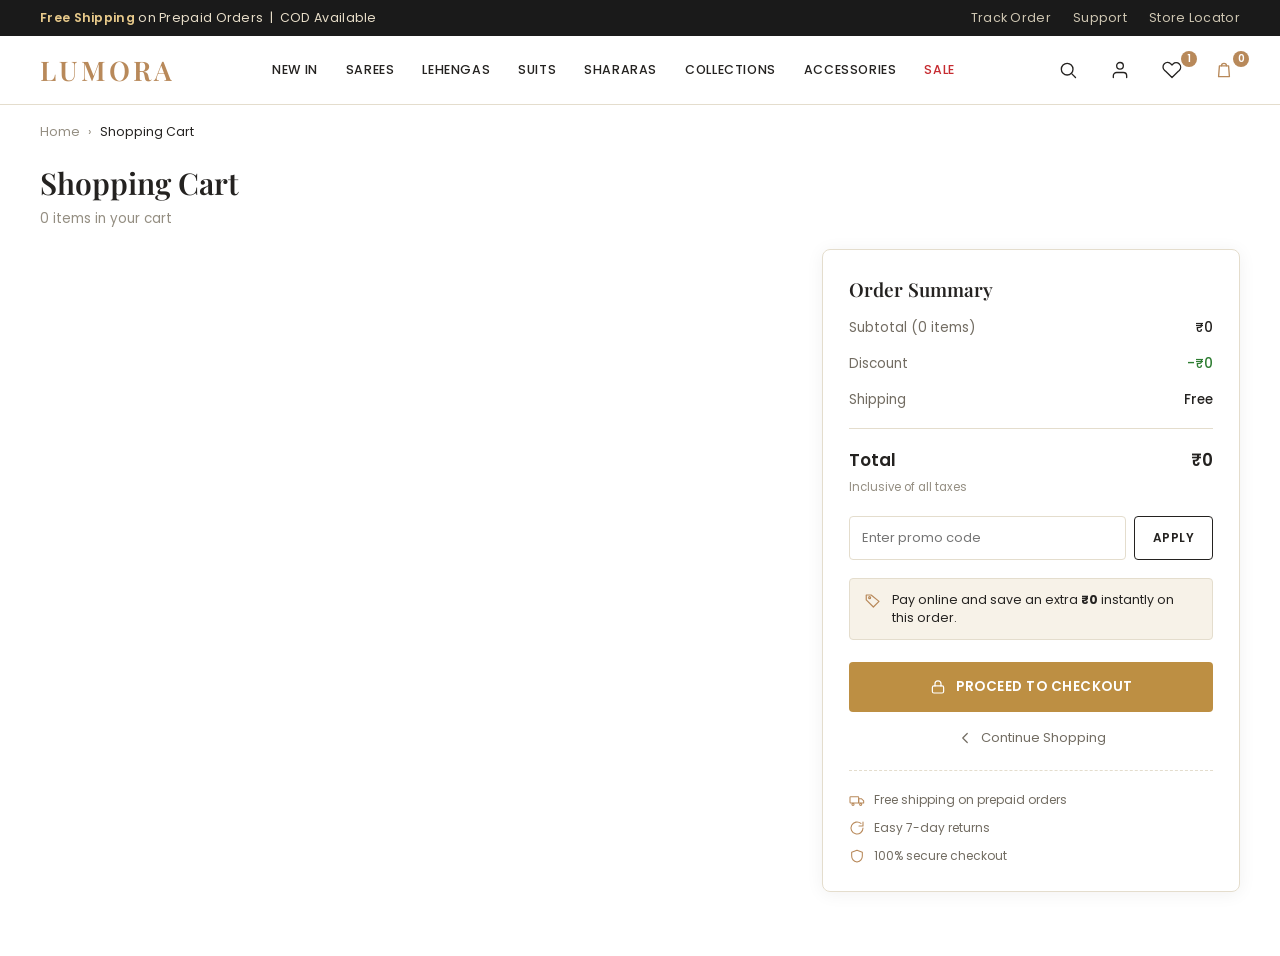
==== commit 23da04bd: "Update" ====
--- a/cart.html
+++ b/cart.html
@@ -7,211 +7,8 @@
 <link rel="preconnect" href="https://fonts.googleapis.com">
 <link rel="preconnect" href="https://fonts.gstatic.com" crossorigin>
 <link href="https://fonts.googleapis.com/css2?family=Playfair+Display:wght@500;600;700&family=Poppins:wght@300;400;500;600;700&display=swap" rel="stylesheet">
-<style>
-  :root{
-    --gold:#b8895a;
-    --gold-dark:#bd8f43;
-    --gold-soft:#e7c98a;
-    --black:#1a1a1a;
-    --red:#c62b30;
-    --green:#2e7d32;
-    --cream:#f7f2e8;
-    --cream-2:#f0e9d8;
-    --border:#e4ddcd;
-    --text-dark:#242220;
-    --text-gray:#726c62;
-    --text-light:#948e82;
-    --white:#ffffff;
-    --radius-sm:4px;
-    --radius-md:8px;
-    --shadow-card:0 2px 18px rgba(30,20,10,0.06);
-    --maxw:1280px;
-  }
-
-  *,*::before,*::after{ box-sizing:border-box; }
-  html{ scroll-behavior:smooth; overflow-x:hidden; width:100%; }
-  body{
-    margin:0;
-    font-family:'Poppins', sans-serif;
-    color:var(--text-dark);
-    background:var(--white);
-    -webkit-font-smoothing:antialiased;
-    overflow-x:hidden;
-    width:100%;
-  }
-  h1,h2{ font-family:'Playfair Display', serif; margin:0; }
-  p{ margin:0; }
-  a{ text-decoration:none; color:inherit; }
-  button{ font-family:inherit; cursor:pointer; background:none; border:none; color:inherit; }
-  img{ max-width:100%; display:block; }
-  .container{ max-width:var(--maxw); margin:0 auto; padding:0 40px; }
-
-  .icon{ width:18px; height:18px; fill:none; stroke:currentColor; stroke-width:1.6; stroke-linecap:round; stroke-linejoin:round; display:inline-block; vertical-align:middle; }
-  :focus-visible{ outline:2px solid var(--gold); outline-offset:2px; }
-
-  /* ---------- Announcement bar ---------- */
-  .announcement-bar{
-    background:var(--black); color:#e9dfca; font-size:12.5px; letter-spacing:.3px;
-    display:flex; align-items:center; justify-content:space-between; padding:9px 40px; gap:16px;
-  }
-  .announcement-bar .announce-msg strong{ color:var(--gold-soft); font-weight:600; }
-  .announcement-links{ display:flex; gap:22px; flex-shrink:0; }
-  .announcement-links a{ color:#cfc7b3; transition:color .2s; }
-  .announcement-links a:hover{ color:var(--white); }
-
-  /* ---------- Header ---------- */
-  .site-header{ position:sticky; top:0; z-index:50; background:var(--white); border-bottom:1px solid var(--border); }
-  .header-inner{ max-width:var(--maxw); margin:0 auto; padding:16px 40px; display:flex; align-items:center; justify-content:space-between; gap:24px; }
-  .logo{ font-family:'Playfair Display', serif; font-size:27px; font-weight:600; letter-spacing:3px; color:var(--gold); flex-shrink:0; }
-  .main-nav{ display:flex; gap:28px; }
-  .main-nav a{ font-size:12.5px; font-weight:500; letter-spacing:.6px; text-transform:uppercase; color:var(--text-dark); white-space:nowrap; position:relative; padding:4px 0; transition:color .2s; }
-  .main-nav a::after{ content:""; position:absolute; left:0; right:0; bottom:-2px; height:1px; background:var(--gold); transform:scaleX(0); transition:transform .25s ease; }
-  .main-nav a:hover{ color:var(--gold); }
-  .main-nav a:hover::after{ transform:scaleX(1); }
-  .main-nav a.sale{ color:var(--red); }
-  .main-nav a.sale::after{ background:var(--red); }
-
-  .header-icons{ display:flex; align-items:center; gap:20px; flex-shrink:0; }
-  .icon-btn{ position:relative; display:flex; align-items:center; justify-content:center; color:var(--text-dark); transition:color .2s; }
-  .icon-btn:hover{ color:var(--gold); }
-  .icon-btn .icon{ width:20px; height:20px; }
-  .icon-btn.current{ color:var(--gold); }
-  .icon-btn .badge{
-    position:absolute; top:-8px; right:-9px; background:var(--gold); color:#fff; font-size:10px; font-weight:600;
-    width:16px; height:16px; border-radius:50%; display:flex; align-items:center; justify-content:center;
-  }
-  .hamburger{ display:none; }
-
-  /* ---------- Breadcrumb + heading ---------- */
-  .breadcrumb{ max-width:var(--maxw); margin:0 auto; padding:18px 40px 0; display:flex; align-items:center; gap:8px; font-size:12.5px; color:var(--text-light); }
-  .breadcrumb a:hover{ color:var(--gold); }
-  .breadcrumb .current{ color:var(--text-dark); }
-  .page-heading{ padding:22px 40px 8px; }
-  .page-heading h1{ font-size:30px; font-weight:600; }
-  .page-heading p{ font-size:13.5px; color:var(--text-light); margin-top:6px; }
-
-  /* ---------- Cart layout ---------- */
-  .cart-section{ display:flex; gap:48px; align-items:flex-start; padding:12px 40px 64px; }
-  .cart-items{ flex:1 1 66%; min-width:0; display:flex; flex-direction:column; gap:16px; }
-
-  .cart-item{
-    display:flex; gap:20px; padding:20px; border:1px solid var(--border); border-radius:var(--radius-md);
-    align-items:flex-start;
-  }
-  .cart-item-image{ width:110px; height:130px; flex-shrink:0; border-radius:var(--radius-sm); overflow:hidden; background:var(--cream); }
-  .cart-item-image img{ width:100%; height:100%; object-fit:cover; }
-  .cart-item-body{ flex:1; min-width:0; display:flex; flex-direction:column; gap:8px; }
-  .cart-item-top{ display:flex; justify-content:space-between; gap:12px; }
-  .cart-item-tag{ font-size:11px; font-weight:600; letter-spacing:1px; text-transform:uppercase; color:var(--gold); }
-  .cart-item-name{ font-size:16px; font-weight:600; margin-top:4px; color:var(--text-dark); cursor:pointer; }
-  .cart-item-name:hover{ color:var(--gold); }
-  .cart-item-meta{ font-size:12.5px; color:var(--text-gray); display:flex; align-items:center; gap:8px; margin-top:2px; }
-  .cart-item-meta .swatch-dot{ width:12px; height:12px; border-radius:50%; display:inline-block; border:1px solid rgba(0,0,0,.15); }
-  .remove-btn{ display:flex; align-items:center; gap:6px; font-size:12.5px; color:var(--text-light); transition:color .2s; flex-shrink:0; }
-  .remove-btn:hover{ color:var(--red); }
-  .remove-btn .icon{ width:15px; height:15px; }
-
-  .cart-item-bottom{ display:flex; align-items:center; justify-content:space-between; margin-top:auto; flex-wrap:wrap; gap:12px; }
-  .qty-stepper{ display:flex; align-items:center; border:1px solid var(--border); border-radius:var(--radius-sm); overflow:hidden; }
-  .qty-stepper button{ width:30px; height:30px; display:flex; align-items:center; justify-content:center; transition:background .2s; }
-  .qty-stepper button:hover:not(:disabled){ background:var(--cream); }
-  .qty-stepper button:disabled{ color:var(--text-light); cursor:not-allowed; }
-  .qty-stepper span{ width:32px; text-align:center; font-weight:600; font-size:13.5px; }
-  .cart-item-price{ text-align:right; }
-  .cart-item-price .current{ font-size:15px; font-weight:600; }
-  .cart-item-price .original{ font-size:12px; color:var(--text-light); text-decoration:line-through; margin-left:6px; }
-  .cart-item-price .off{ font-size:11.5px; color:var(--red); font-weight:600; display:block; margin-top:2px; }
-
-  /* ---------- Order summary ---------- */
-  .order-summary{
-    flex:1 1 34%; position:sticky; top:96px; border:1px solid var(--border); border-radius:var(--radius-md);
-    padding:26px; box-shadow:var(--shadow-card);
-  }
-  .order-summary h2{ font-size:19px; font-weight:600; }
-  .summary-row{ display:flex; justify-content:space-between; font-size:13.5px; color:var(--text-gray); margin-top:16px; }
-  .summary-row span:last-child{ color:var(--text-dark); font-weight:500; }
-  .summary-row.discount span:last-child{ color:var(--green); }
-  .summary-divider{ height:1px; background:var(--border); margin:18px 0; }
-  .summary-total{ display:flex; justify-content:space-between; font-size:17px; font-weight:600; }
-  .summary-total span:last-child{ color:var(--text-dark); }
-  .tax-note{ font-size:11.5px; color:var(--text-light); margin-top:6px; }
-
-  .promo-row{ display:flex; gap:8px; margin-top:20px; }
-  .promo-row input{
-    flex:1; border:1px solid var(--border); border-radius:var(--radius-sm); padding:11px 12px; font-size:13px;
-    font-family:inherit; color:var(--text-dark);
-  }
-  .promo-row input:focus{ outline:none; border-color:var(--gold); }
-  .promo-row button{ padding:0 18px; border:1px solid var(--text-dark); border-radius:var(--radius-sm); font-size:12px; font-weight:600; letter-spacing:.4px; text-transform:uppercase; transition:background .2s, color .2s; }
-  .promo-row button:hover{ background:var(--black); color:#fff; }
-
-  .prepaid-note{
-    margin-top:18px; display:flex; align-items:flex-start; gap:10px; background:var(--cream); border:1px solid var(--border);
-    border-radius:var(--radius-sm); padding:12px 14px; font-size:12.5px; color:var(--text-dark);
-  }
-  .prepaid-note .icon{ color:var(--gold); flex-shrink:0; margin-top:1px; }
-
-  .checkout-btn{
-    width:100%; margin-top:22px; padding:15px 20px; background:var(--gold-dark); color:#fff; border-radius:var(--radius-sm);
-    font-size:13.5px; font-weight:600; letter-spacing:.5px; text-transform:uppercase; display:flex; align-items:center; justify-content:center; gap:9px;
-    transition:opacity .2s, transform .1s;
-  }
-  .checkout-btn:hover{ opacity:.9; }
-  .checkout-btn:active{ transform:scale(.98); }
-
-  .continue-shopping{ display:flex; align-items:center; justify-content:center; gap:7px; margin-top:16px; font-size:13px; color:var(--text-gray); transition:color .2s; }
-  .continue-shopping:hover{ color:var(--gold); }
-
-  .trust-mini{ display:flex; flex-direction:column; gap:10px; margin-top:22px; padding-top:20px; border-top:1px dashed var(--border); }
-  .trust-mini-item{ display:flex; align-items:center; gap:9px; font-size:12px; color:var(--text-gray); }
-  .trust-mini-item .icon{ color:var(--gold); width:16px; height:16px; flex-shrink:0; }
-
-  /* ---------- Empty cart ---------- */
-  .empty-cart{ display:none; flex-direction:column; align-items:center; text-align:center; padding:70px 20px 90px; gap:18px; }
-  .empty-cart .icon-wrap{
-    width:84px; height:84px; border-radius:50%; background:var(--cream); display:flex; align-items:center; justify-content:center;
-  }
-  .empty-cart .icon-wrap .icon{ width:36px; height:36px; color:var(--gold); }
-  .empty-cart h2{ font-size:22px; font-weight:600; }
-  .empty-cart p{ font-size:13.5px; color:var(--text-light); max-width:360px; }
-  .empty-cart .shop-now-btn{
-    margin-top:6px; padding:13px 30px; background:var(--black); color:#fff; border-radius:var(--radius-sm);
-    font-size:13px; font-weight:600; letter-spacing:.5px; text-transform:uppercase; transition:opacity .2s;
-  }
-  .empty-cart .shop-now-btn:hover{ opacity:.88; }
-
-  /* ---------- Toast ---------- */
-  .toast{
-    position:fixed; left:50%; bottom:32px; transform:translateX(-50%) translateY(20px);
-    background:var(--black); color:#fff; padding:13px 22px; border-radius:6px; font-size:13.5px;
-    opacity:0; pointer-events:none; transition:opacity .25s, transform .25s; z-index:200;
-    display:flex; align-items:center; gap:10px; white-space:nowrap;
-  }
-  .toast.show{ opacity:1; transform:translateX(-50%) translateY(0); }
-  .toast .icon{ color:var(--gold-soft); width:16px; height:16px; }
-
-  /* ---------- Responsive ---------- */
-  @media (max-width:1024px){
-    .cart-section{ flex-direction:column; }
-    .order-summary{ position:static; width:100%; }
-  }
-  @media (max-width:760px){
-    .container, .header-inner, .breadcrumb, .page-heading, .cart-section{ padding-left:20px; padding-right:20px; }
-    .announcement-bar{ flex-direction:column; gap:4px; padding:8px 20px; text-align:center; }
-    .announcement-bar p{ font-size:11.5px; }
-    .header-inner{ gap:10px; padding-top:13px; padding-bottom:13px; }
-    .logo{ font-size:20px; letter-spacing:1.6px; }
-    .main-nav{ position:absolute; top:100%; left:0; right:0; background:#fff; flex-direction:column; gap:0;
-      border-bottom:1px solid var(--border); box-shadow:0 8px 16px rgba(0,0,0,.06); max-height:0; overflow:hidden; transition:max-height .3s ease; }
-    .main-nav.open{ max-height:400px; }
-    .main-nav a{ padding:14px 20px; border-bottom:1px solid var(--border); width:100%; }
-    .hamburger{ display:flex; }
-    .cart-item{ flex-direction:column; }
-    .cart-item-image{ width:100%; height:200px; }
-    .cart-item-bottom{ width:100%; }
-    .page-heading h1{ font-size:24px; }
-  }
-</style>
+<link rel="stylesheet" href="../CSS/cart.css">
+
 </head>
 <body>
 
@@ -228,7 +25,7 @@
 <!-- ================= Header ================= -->
 <header class="site-header">
   <div class="header-inner">
-    <a href="index.html" class="logo">LUMORA</a>
+    <a href="../index.html" class="logo">LUMORA</a>
 
     <button class="hamburger icon-btn" id="hamburgerBtn" aria-label="Toggle menu">
       <span data-icon="menu" class="icon"></span>
@@ -262,7 +59,7 @@
 
 <!-- ================= Breadcrumb ================= -->
 <nav class="breadcrumb" aria-label="Breadcrumb">
-  <a href="index.html">Home</a>
+  <a href="../index.html">Home</a>
   <span>›</span>
   <span class="current">Shopping Cart</span>
 </nav>
@@ -297,7 +94,7 @@
       </div>
 
       <button class="checkout-btn" id="checkoutBtn"><span data-icon="lock" class="icon"></span> Proceed to Checkout</button>
-      <a href="index.html" class="continue-shopping"><span data-icon="chevronLeft" class="icon"></span> Continue Shopping</a>
+      <a href="../index.html" class="continue-shopping"><span data-icon="chevronLeft" class="icon"></span> Continue Shopping</a>
 
       <div class="trust-mini">
         <div class="trust-mini-item"><span data-icon="truck" class="icon"></span> Free shipping on prepaid orders</div>
@@ -312,14 +109,14 @@
     <div class="icon-wrap"><span data-icon="bag" class="icon"></span></div>
     <h2>Your cart is empty</h2>
     <p>Looks like you haven't added anything yet. Explore our collections and find something you'll love.</p>
-    <a href="index.html" class="shop-now-btn">Start Shopping</a>
+    <a href="../index.html" class="shop-now-btn">Start Shopping</a>
   </div>
 </main>
 
 <div class="toast" id="toast"></div>
 
-<script src="data.js"></script>
-<script src="cart-utils.js"></script>
+<script src="../scripts/data.js"></script>
+<script src="../scripts/cart-utils.js"></script>
 <script>
 document.addEventListener('DOMContentLoaded', () => {
 
--- a/CSS/cart.css
+++ b/CSS/cart.css
@@ -0,0 +1,203 @@
+    :root{
+    --gold:#b8895a;
+    --gold-dark:#bd8f43;
+    --gold-soft:#e7c98a;
+    --black:#1a1a1a;
+    --red:#c62b30;
+    --green:#2e7d32;
+    --cream:#f7f2e8;
+    --cream-2:#f0e9d8;
+    --border:#e4ddcd;
+    --text-dark:#242220;
+    --text-gray:#726c62;
+    --text-light:#948e82;
+    --white:#ffffff;
+    --radius-sm:4px;
+    --radius-md:8px;
+    --shadow-card:0 2px 18px rgba(30,20,10,0.06);
+    --maxw:1280px;
+  }
+
+  *,*::before,*::after{ box-sizing:border-box; }
+  html{ scroll-behavior:smooth; overflow-x:hidden; width:100%; }
+  body{
+    margin:0;
+    font-family:'Poppins', sans-serif;
+    color:var(--text-dark);
+    background:var(--white);
+    -webkit-font-smoothing:antialiased;
+    overflow-x:hidden;
+    width:100%;
+  }
+  h1,h2{ font-family:'Playfair Display', serif; margin:0; }
+  p{ margin:0; }
+  a{ text-decoration:none; color:inherit; }
+  button{ font-family:inherit; cursor:pointer; background:none; border:none; color:inherit; }
+  img{ max-width:100%; display:block; }
+  .container{ max-width:var(--maxw); margin:0 auto; padding:0 40px; }
+
+  .icon{ width:18px; height:18px; fill:none; stroke:currentColor; stroke-width:1.6; stroke-linecap:round; stroke-linejoin:round; display:inline-block; vertical-align:middle; }
+  :focus-visible{ outline:2px solid var(--gold); outline-offset:2px; }
+
+  /* ---------- Announcement bar ---------- */
+  .announcement-bar{
+    background:var(--black); color:#e9dfca; font-size:12.5px; letter-spacing:.3px;
+    display:flex; align-items:center; justify-content:space-between; padding:9px 40px; gap:16px;
+  }
+  .announcement-bar .announce-msg strong{ color:var(--gold-soft); font-weight:600; }
+  .announcement-links{ display:flex; gap:22px; flex-shrink:0; }
+  .announcement-links a{ color:#cfc7b3; transition:color .2s; }
+  .announcement-links a:hover{ color:var(--white); }
+
+  /* ---------- Header ---------- */
+  .site-header{ position:sticky; top:0; z-index:50; background:var(--white); border-bottom:1px solid var(--border); }
+  .header-inner{ max-width:var(--maxw); margin:0 auto; padding:16px 40px; display:flex; align-items:center; justify-content:space-between; gap:24px; }
+  .logo{ font-family:'Playfair Display', serif; font-size:27px; font-weight:600; letter-spacing:3px; color:var(--gold); flex-shrink:0; }
+  .main-nav{ display:flex; gap:28px; }
+  .main-nav a{ font-size:12.5px; font-weight:500; letter-spacing:.6px; text-transform:uppercase; color:var(--text-dark); white-space:nowrap; position:relative; padding:4px 0; transition:color .2s; }
+  .main-nav a::after{ content:""; position:absolute; left:0; right:0; bottom:-2px; height:1px; background:var(--gold); transform:scaleX(0); transition:transform .25s ease; }
+  .main-nav a:hover{ color:var(--gold); }
+  .main-nav a:hover::after{ transform:scaleX(1); }
+  .main-nav a.sale{ color:var(--red); }
+  .main-nav a.sale::after{ background:var(--red); }
+
+  .header-icons{ display:flex; align-items:center; gap:20px; flex-shrink:0; }
+  .icon-btn{ position:relative; display:flex; align-items:center; justify-content:center; color:var(--text-dark); transition:color .2s; }
+  .icon-btn:hover{ color:var(--gold); }
+  .icon-btn .icon{ width:20px; height:20px; }
+  .icon-btn.current{ color:var(--gold); }
+  .icon-btn .badge{
+    position:absolute; top:-8px; right:-9px; background:var(--gold); color:#fff; font-size:10px; font-weight:600;
+    width:16px; height:16px; border-radius:50%; display:flex; align-items:center; justify-content:center;
+  }
+  .hamburger{ display:none; }
+
+  /* ---------- Breadcrumb + heading ---------- */
+  .breadcrumb{ max-width:var(--maxw); margin:0 auto; padding:18px 40px 0; display:flex; align-items:center; gap:8px; font-size:12.5px; color:var(--text-light); }
+  .breadcrumb a:hover{ color:var(--gold); }
+  .breadcrumb .current{ color:var(--text-dark); }
+  .page-heading{ padding:22px 40px 8px; }
+  .page-heading h1{ font-size:30px; font-weight:600; }
+  .page-heading p{ font-size:13.5px; color:var(--text-light); margin-top:6px; }
+
+  /* ---------- Cart layout ---------- */
+  .cart-section{ display:flex; gap:48px; align-items:flex-start; padding:12px 40px 64px; }
+  .cart-items{ flex:1 1 66%; min-width:0; display:flex; flex-direction:column; gap:16px; }
+
+  .cart-item{
+    display:flex; gap:20px; padding:20px; border:1px solid var(--border); border-radius:var(--radius-md);
+    align-items:flex-start;
+  }
+  .cart-item-image{ width:110px; height:130px; flex-shrink:0; border-radius:var(--radius-sm); overflow:hidden; background:var(--cream); }
+  .cart-item-image img{ width:100%; height:100%; object-fit:cover; }
+  .cart-item-body{ flex:1; min-width:0; display:flex; flex-direction:column; gap:8px; }
+  .cart-item-top{ display:flex; justify-content:space-between; gap:12px; }
+  .cart-item-tag{ font-size:11px; font-weight:600; letter-spacing:1px; text-transform:uppercase; color:var(--gold); }
+  .cart-item-name{ font-size:16px; font-weight:600; margin-top:4px; color:var(--text-dark); cursor:pointer; }
+  .cart-item-name:hover{ color:var(--gold); }
+  .cart-item-meta{ font-size:12.5px; color:var(--text-gray); display:flex; align-items:center; gap:8px; margin-top:2px; }
+  .cart-item-meta .swatch-dot{ width:12px; height:12px; border-radius:50%; display:inline-block; border:1px solid rgba(0,0,0,.15); }
+  .remove-btn{ display:flex; align-items:center; gap:6px; font-size:12.5px; color:var(--text-light); transition:color .2s; flex-shrink:0; }
+  .remove-btn:hover{ color:var(--red); }
+  .remove-btn .icon{ width:15px; height:15px; }
+
+  .cart-item-bottom{ display:flex; align-items:center; justify-content:space-between; margin-top:auto; flex-wrap:wrap; gap:12px; }
+  .qty-stepper{ display:flex; align-items:center; border:1px solid var(--border); border-radius:var(--radius-sm); overflow:hidden; }
+  .qty-stepper button{ width:30px; height:30px; display:flex; align-items:center; justify-content:center; transition:background .2s; }
+  .qty-stepper button:hover:not(:disabled){ background:var(--cream); }
+  .qty-stepper button:disabled{ color:var(--text-light); cursor:not-allowed; }
+  .qty-stepper span{ width:32px; text-align:center; font-weight:600; font-size:13.5px; }
+  .cart-item-price{ text-align:right; }
+  .cart-item-price .current{ font-size:15px; font-weight:600; }
+  .cart-item-price .original{ font-size:12px; color:var(--text-light); text-decoration:line-through; margin-left:6px; }
+  .cart-item-price .off{ font-size:11.5px; color:var(--red); font-weight:600; display:block; margin-top:2px; }
+
+  /* ---------- Order summary ---------- */
+  .order-summary{
+    flex:1 1 34%; position:sticky; top:96px; border:1px solid var(--border); border-radius:var(--radius-md);
+    padding:26px; box-shadow:var(--shadow-card);
+  }
+  .order-summary h2{ font-size:19px; font-weight:600; }
+  .summary-row{ display:flex; justify-content:space-between; font-size:13.5px; color:var(--text-gray); margin-top:16px; }
+  .summary-row span:last-child{ color:var(--text-dark); font-weight:500; }
+  .summary-row.discount span:last-child{ color:var(--green); }
+  .summary-divider{ height:1px; background:var(--border); margin:18px 0; }
+  .summary-total{ display:flex; justify-content:space-between; font-size:17px; font-weight:600; }
+  .summary-total span:last-child{ color:var(--text-dark); }
+  .tax-note{ font-size:11.5px; color:var(--text-light); margin-top:6px; }
+
+  .promo-row{ display:flex; gap:8px; margin-top:20px; }
+  .promo-row input{
+    flex:1; border:1px solid var(--border); border-radius:var(--radius-sm); padding:11px 12px; font-size:13px;
+    font-family:inherit; color:var(--text-dark);
+  }
+  .promo-row input:focus{ outline:none; border-color:var(--gold); }
+  .promo-row button{ padding:0 18px; border:1px solid var(--text-dark); border-radius:var(--radius-sm); font-size:12px; font-weight:600; letter-spacing:.4px; text-transform:uppercase; transition:background .2s, color .2s; }
+  .promo-row button:hover{ background:var(--black); color:#fff; }
+
+  .prepaid-note{
+    margin-top:18px; display:flex; align-items:flex-start; gap:10px; background:var(--cream); border:1px solid var(--border);
+    border-radius:var(--radius-sm); padding:12px 14px; font-size:12.5px; color:var(--text-dark);
+  }
+  .prepaid-note .icon{ color:var(--gold); flex-shrink:0; margin-top:1px; }
+
+  .checkout-btn{
+    width:100%; margin-top:22px; padding:15px 20px; background:var(--gold-dark); color:#fff; border-radius:var(--radius-sm);
+    font-size:13.5px; font-weight:600; letter-spacing:.5px; text-transform:uppercase; display:flex; align-items:center; justify-content:center; gap:9px;
+    transition:opacity .2s, transform .1s;
+  }
+  .checkout-btn:hover{ opacity:.9; }
+  .checkout-btn:active{ transform:scale(.98); }
+
+  .continue-shopping{ display:flex; align-items:center; justify-content:center; gap:7px; margin-top:16px; font-size:13px; color:var(--text-gray); transition:color .2s; }
+  .continue-shopping:hover{ color:var(--gold); }
+
+  .trust-mini{ display:flex; flex-direction:column; gap:10px; margin-top:22px; padding-top:20px; border-top:1px dashed var(--border); }
+  .trust-mini-item{ display:flex; align-items:center; gap:9px; font-size:12px; color:var(--text-gray); }
+  .trust-mini-item .icon{ color:var(--gold); width:16px; height:16px; flex-shrink:0; }
+
+  /* ---------- Empty cart ---------- */
+  .empty-cart{ display:none; flex-direction:column; align-items:center; text-align:center; padding:70px 20px 90px; gap:18px; }
+  .empty-cart .icon-wrap{
+    width:84px; height:84px; border-radius:50%; background:var(--cream); display:flex; align-items:center; justify-content:center;
+  }
+  .empty-cart .icon-wrap .icon{ width:36px; height:36px; color:var(--gold); }
+  .empty-cart h2{ font-size:22px; font-weight:600; }
+  .empty-cart p{ font-size:13.5px; color:var(--text-light); max-width:360px; }
+  .empty-cart .shop-now-btn{
+    margin-top:6px; padding:13px 30px; background:var(--black); color:#fff; border-radius:var(--radius-sm);
+    font-size:13px; font-weight:600; letter-spacing:.5px; text-transform:uppercase; transition:opacity .2s;
+  }
+  .empty-cart .shop-now-btn:hover{ opacity:.88; }
+
+  /* ---------- Toast ---------- */
+  .toast{
+    position:fixed; left:50%; bottom:32px; transform:translateX(-50%) translateY(20px);
+    background:var(--black); color:#fff; padding:13px 22px; border-radius:6px; font-size:13.5px;
+    opacity:0; pointer-events:none; transition:opacity .25s, transform .25s; z-index:200;
+    display:flex; align-items:center; gap:10px; white-space:nowrap;
+  }
+  .toast.show{ opacity:1; transform:translateX(-50%) translateY(0); }
+  .toast .icon{ color:var(--gold-soft); width:16px; height:16px; }
+
+  /* ---------- Responsive ---------- */
+  @media (max-width:1024px){
+    .cart-section{ flex-direction:column; }
+    .order-summary{ position:static; width:100%; }
+  }
+  @media (max-width:760px){
+    .container, .header-inner, .breadcrumb, .page-heading, .cart-section{ padding-left:20px; padding-right:20px; }
+    .announcement-bar{ flex-direction:column; gap:4px; padding:8px 20px; text-align:center; }
+    .announcement-bar p{ font-size:11.5px; }
+    .header-inner{ gap:10px; padding-top:13px; padding-bottom:13px; }
+    .logo{ font-size:20px; letter-spacing:1.6px; }
+    .main-nav{ position:absolute; top:100%; left:0; right:0; background:#fff; flex-direction:column; gap:0;
+      border-bottom:1px solid var(--border); box-shadow:0 8px 16px rgba(0,0,0,.06); max-height:0; overflow:hidden; transition:max-height .3s ease; }
+    .main-nav.open{ max-height:400px; }
+    .main-nav a{ padding:14px 20px; border-bottom:1px solid var(--border); width:100%; }
+    .hamburger{ display:flex; }
+    .cart-item{ flex-direction:column; }
+    .cart-item-image{ width:100%; height:200px; }
+    .cart-item-bottom{ width:100%; }
+    .page-heading h1{ font-size:24px; }
+  }
